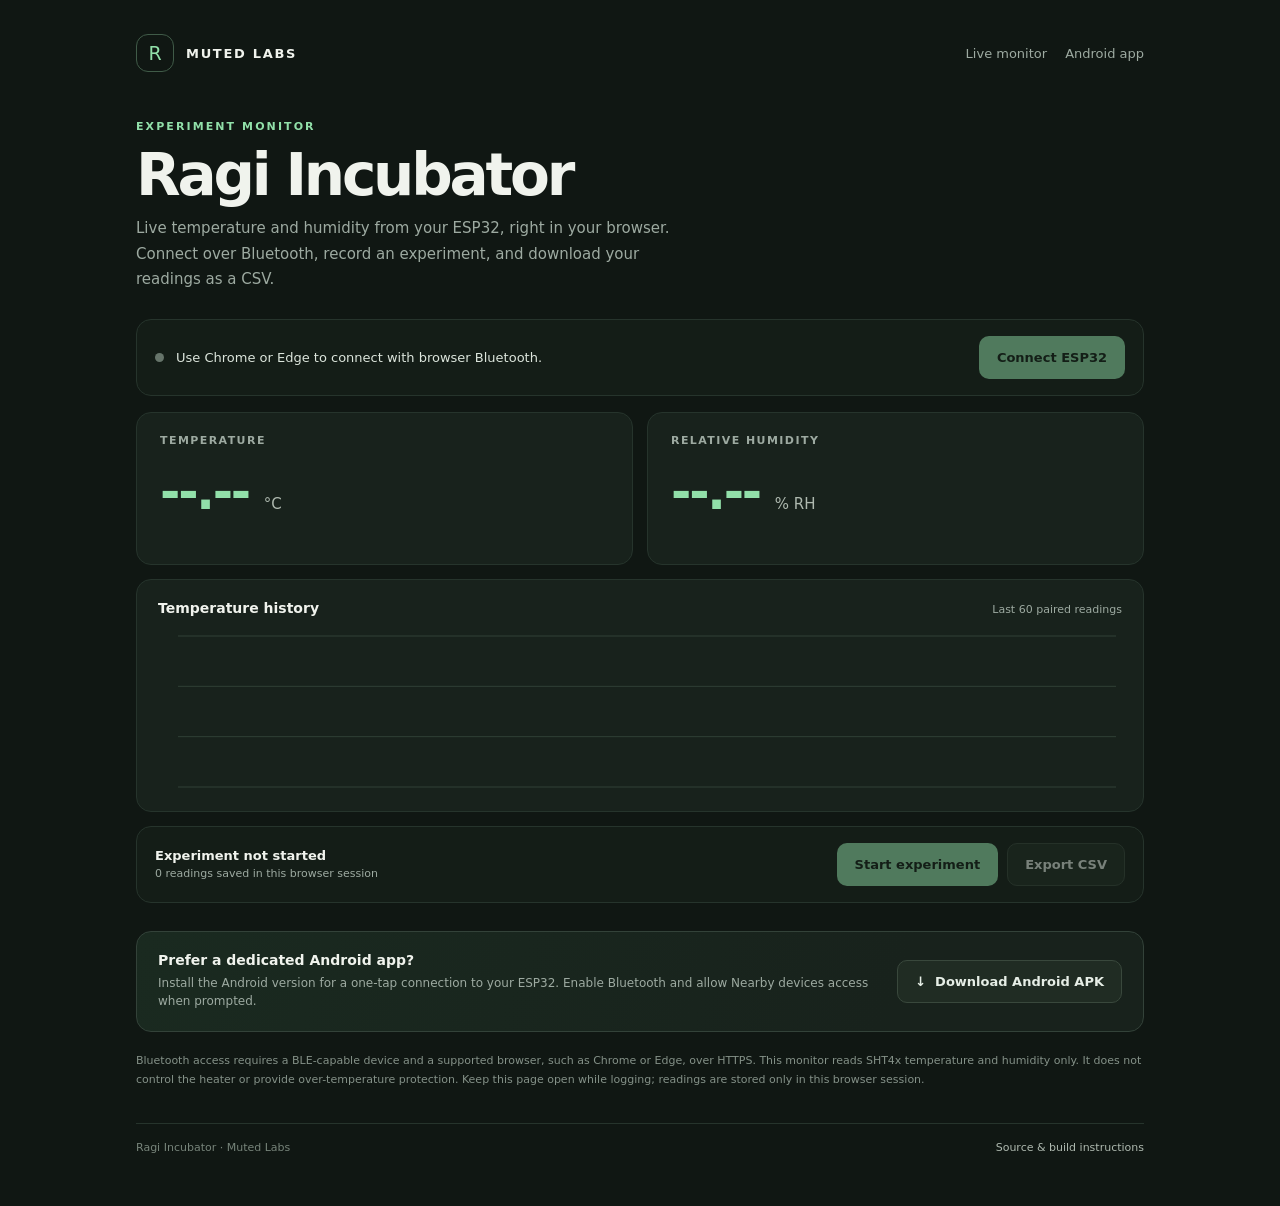
==== index.html @ 26d6d71e "Add files via upload" ====
<!doctype html>
<html lang="en">
<head>
  <meta charset="utf-8">
  <meta name="viewport" content="width=device-width, initial-scale=1">
  <meta name="theme-color" content="#101713">
  <meta name="description" content="Connect to your Ragi Incubator ESP32 and monitor temperature and humidity in your browser.">
  <title>Ragi Incubator · Live Monitor</title>
  <style>
    :root {
      color-scheme: dark;
      font-family: Inter, "Segoe UI", system-ui, sans-serif;
      background: #101713;
      color: #f0f3ed;
      font-synthesis: none;
      text-rendering: optimizeLegibility;
      --muted: #9daaa1;
      --green: #91e0a9;
      --line: #26342c;
      --panel: #18221c;
    }

    * { box-sizing: border-box; }
    body { margin: 0; min-width: 320px; min-height: 100vh; }
    button, a { font: inherit; }
    button:focus-visible, a:focus-visible { outline: 3px solid #91e0a9; outline-offset: 3px; }

    .shell { max-width: 1060px; margin: 0 auto; padding: 34px 26px 52px; }
    .topbar { display: flex; align-items: center; justify-content: space-between; gap: 20px; margin-bottom: 48px; }
    .brand { display: flex; align-items: center; gap: 12px; color: inherit; text-decoration: none; }
    .brand-mark { display: grid; width: 38px; height: 38px; place-items: center; border: 1px solid #405b48; border-radius: 12px; color: var(--green); font-size: 19px; }
    .brand-name { font-size: 13px; font-weight: 720; letter-spacing: .13em; }
    .top-links { display: flex; align-items: center; gap: 18px; }
    .top-links a { color: var(--muted); font-size: 13px; text-decoration: none; }
    .top-links a:hover { color: var(--green); }

    .intro { max-width: 730px; margin-bottom: 26px; }
    .eyebrow { color: var(--green); font-size: 11px; font-weight: 750; letter-spacing: .19em; text-transform: uppercase; }
    h1 { margin: 12px 0 11px; font-size: clamp(36px, 6vw, 58px); letter-spacing: -.055em; line-height: 1.04; }
    .intro-copy { max-width: 570px; margin: 0; color: var(--muted); font-size: 15px; line-height: 1.7; }

    .connection { display: flex; align-items: center; justify-content: space-between; gap: 20px; margin: 26px 0 16px; padding: 16px 18px; border: 1px solid var(--line); border-radius: 15px; background: #141d17; }
    .connection-info { display: flex; min-width: 0; align-items: center; gap: 12px; }
    .status-dot { flex: 0 0 auto; width: 9px; height: 9px; border-radius: 50%; background: #66746a; }
    .status-dot.connected { background: var(--green); box-shadow: 0 0 12px #91e0a966; }
    .status-dot.error { background: #ff887c; }
    .status-text { overflow: hidden; color: #dce5dc; font-size: 13px; text-overflow: ellipsis; white-space: nowrap; }
    .button { display: inline-flex; min-height: 43px; align-items: center; justify-content: center; gap: 8px; padding: 0 17px; border: 1px solid transparent; border-radius: 10px; cursor: pointer; font-size: 13px; font-weight: 700; text-decoration: none; transition: background .16s, border-color .16s, transform .16s; }
    .button:hover:not(:disabled) { transform: translateY(-1px); }
    .button-primary { background: var(--green); color: #142018; }
    .button-primary:hover:not(:disabled) { background: #acebbd; }
    .button-secondary { border-color: #39483c; background: #202c23; color: #e6eee6; }
    .button-secondary:hover:not(:disabled) { border-color: #66836b; }
    .button:disabled { cursor: not-allowed; opacity: .48; }

    .metrics { display: grid; grid-template-columns: repeat(2, minmax(0, 1fr)); gap: 14px; }
    .metric { min-height: 153px; padding: 21px 23px; border: 1px solid var(--line); border-radius: 15px; background: var(--panel); }
    .metric-label { color: var(--muted); font-size: 11px; font-weight: 700; letter-spacing: .13em; }
    .metric-value { margin-top: 21px; font-size: clamp(34px, 5vw, 49px); font-weight: 650; letter-spacing: -.045em; line-height: 1; }
    .metric-value span { color: var(--green); }
    .metric-value small { color: #aeb9af; font-size: 15px; font-weight: 500; letter-spacing: 0; }

    .chart-panel { margin-top: 14px; padding: 20px 21px 12px; border: 1px solid var(--line); border-radius: 15px; background: var(--panel); }
    .section-heading { display: flex; align-items: baseline; justify-content: space-between; gap: 12px; }
    h2 { margin: 0; font-size: 14px; font-weight: 650; }
    .chart-hint { color: var(--muted); font-size: 11px; }
    canvas { display: block; width: 100%; height: 175px; margin-top: 8px; }

    .experiment { display: flex; align-items: center; justify-content: space-between; gap: 18px; margin-top: 14px; padding: 16px 18px; border: 1px solid var(--line); border-radius: 15px; background: #141d17; }
    .experiment-copy strong { display: block; font-size: 13px; }
    .experiment-copy span { display: block; margin-top: 4px; color: var(--muted); font-size: 11px; }
    .actions { display: flex; flex-wrap: wrap; gap: 9px; }

    .install { display: flex; align-items: center; justify-content: space-between; gap: 20px; margin-top: 28px; padding: 20px 21px; border: 1px solid #334239; border-radius: 15px; background: linear-gradient(110deg, #1a2a20, #18221c 75%); }
    .install h2 { font-size: 14px; }
    .install p { margin: 6px 0 0; color: var(--muted); font-size: 12px; line-height: 1.55; }
    .install a { flex: 0 0 auto; }
    .notice { margin: 20px 0 0; color: #849188; font-size: 11px; line-height: 1.7; }
    footer { display: flex; justify-content: space-between; gap: 16px; margin-top: 34px; padding-top: 17px; border-top: 1px solid var(--line); color: #77847a; font-size: 11px; }
    footer a { color: #aeb9af; text-decoration: none; }

    @media (max-width: 620px) {
      .shell { padding: 23px 16px 36px; }
      .topbar { margin-bottom: 35px; }
      .top-links { gap: 12px; }
      .top-links a { font-size: 11px; }
      .brand-name { font-size: 11px; }
      .connection, .experiment, .install { align-items: stretch; flex-direction: column; }
      .connection .button, .install .button { width: 100%; }
      .metrics { gap: 9px; }
      .metric { min-height: 130px; padding: 17px 14px; }
      .metric-value { margin-top: 24px; font-size: clamp(28px, 8vw, 39px); }
      .metric-value small { font-size: 12px; }
      .chart-panel { padding-right: 14px; padding-left: 14px; }
      .chart-hint { font-size: 10px; }
      .actions { display: grid; grid-template-columns: 1fr 1fr; }
      .actions .button { padding: 0 10px; font-size: 12px; }
      footer { flex-direction: column; }
    }
  </style>
</head>
<body>
  <main class="shell">
    <header class="topbar">
      <a class="brand" href="#" aria-label="Ragi Incubator home">
        <span class="brand-mark" aria-hidden="true">R</span>
        <span class="brand-name">MUTED LABS</span>
      </a>
      <nav class="top-links" aria-label="Main navigation">
        <a href="#monitor">Live monitor</a>
        <a href="#install">Android app</a>
      </nav>
    </header>

    <section class="intro" id="monitor">
      <div class="eyebrow">Experiment monitor</div>
      <h1>Ragi Incubator</h1>
      <p class="intro-copy">Live temperature and humidity from your ESP32, right in your browser. Connect over Bluetooth, record an experiment, and download your readings as a CSV.</p>
    </section>

    <section class="connection" aria-label="ESP32 connection">
      <div class="connection-info" aria-live="polite">
        <span class="status-dot" id="status-dot" aria-hidden="true"></span>
        <span class="status-text" id="status">Ready to connect to Ragi_Incubator</span>
      </div>
      <button class="button button-primary" id="connect-button" type="button">Connect ESP32</button>
    </section>

    <section class="metrics" aria-label="Live sensor readings">
      <article class="metric">
        <div class="metric-label">TEMPERATURE</div>
        <div class="metric-value"><span id="temperature">--.--</span> <small>°C</small></div>
      </article>
      <article class="metric">
        <div class="metric-label">RELATIVE HUMIDITY</div>
        <div class="metric-value"><span id="humidity">--.--</span> <small>% RH</small></div>
      </article>
    </section>

    <section class="chart-panel" aria-label="Temperature history chart">
      <div class="section-heading">
        <h2>Temperature history</h2>
        <span class="chart-hint">Last 60 paired readings</span>
      </div>
      <canvas id="chart" role="img" aria-label="Temperature history updates when sensor readings arrive"></canvas>
    </section>

    <section class="experiment" aria-label="Experiment logging controls">
      <div class="experiment-copy">
        <strong id="experiment-title">Experiment not started</strong>
        <span id="row-count">0 readings saved in this browser session</span>
      </div>
      <div class="actions">
        <button class="button button-primary" id="experiment-button" type="button" disabled>Start experiment</button>
        <button class="button button-secondary" id="export-button" type="button" disabled>Export CSV</button>
      </div>
    </section>

    <section class="install" id="install" aria-label="Android app download">
      <div>
        <h2>Prefer a dedicated Android app?</h2>
        <p>Install the Android version for a one-tap connection to your ESP32. Enable Bluetooth and allow Nearby devices access when prompted.</p>
      </div>
      <a class="button button-secondary" href="./downloads/ragi-incubator.apk" download>↓ &nbsp;Download Android APK</a>
    </section>

    <p class="notice">Bluetooth access requires a BLE-capable device and a supported browser, such as Chrome or Edge, over HTTPS. This monitor reads SHT4x temperature and humidity only. It does not control the heater or provide over-temperature protection. Keep this page open while logging; readings are stored only in this browser session.</p>

    <footer>
      <span>Ragi Incubator · Muted Labs</span>
      <a href="https://github.com/ravichandrasr091-ux/RagiIncubatorAndroid">Source &amp; build instructions</a>
    </footer>
  </main>

  <script>
    (() => {
      "use strict";

      const SERVICE_UUID = "7b7e0001-7d7a-4f4e-9b8d-2f8c4a6d1000";
      const TEMP_UUID = "7b7e0002-7d7a-4f4e-9b8d-2f8c4a6d1000";
      const HUMIDITY_UUID = "7b7e0003-7d7a-4f4e-9b8d-2f8c4a6d1000";
      const encoder = new TextDecoder("utf-8");
      const readings = [];
      const history = [];
      const updated = new Set();
      const connectButton = document.querySelector("#connect-button");
      const experimentButton = document.querySelector("#experiment-button");
      const exportButton = document.querySelector("#export-button");
      const statusText = document.querySelector("#status");
      const statusDot = document.querySelector("#status-dot");
      const canvas = document.querySelector("#chart");
      let device = null;
      let temperatureCharacteristic = null;
      let humidityCharacteristic = null;
      let temperature = null;
      let humidity = null;
      let logging = false;
      let busy = false;

      function setStatus(message, state = "") {
        statusText.textContent = message;
        statusDot.classList.toggle("connected", state === "connected");
        statusDot.classList.toggle("error", state === "error");
      }

      function updateConnectionControls() {
        const connected = Boolean(device?.gatt?.connected);
        connectButton.disabled = busy || (!connected && !("bluetooth" in navigator));
        connectButton.textContent = busy ? "Connecting…" : connected ? "Disconnect" : "Connect ESP32";
        experimentButton.disabled = !connected && !logging;
      }

      function handleNotification(event) {
        const raw = new Uint8Array(
          event.target.value.buffer,
          event.target.value.byteOffset,
          event.target.value.byteLength
        );
        const value = Number(encoder.decode(raw).trim());
        if (!Number.isFinite(value)) {
          setStatus("The ESP32 sent an invalid sensor reading.", "error");
          return;
        }
        if (event.target.uuid === TEMP_UUID) {
          temperature = value;
          updated.add("temperature");
        } else if (event.target.uuid === HUMIDITY_UUID) {
          humidity = value;
          updated.add("humidity");
        }
        if (updated.has("temperature") && updated.has("humidity")) {
          updated.clear();
          document.querySelector("#temperature").textContent = temperature.toFixed(2);
          document.querySelector("#humidity").textContent = humidity.toFixed(2);
          history.push(temperature);
          if (history.length > 60) history.shift();
          drawChart();
          if (logging) {
            readings.push({
              timestamp: new Date().toLocaleString("sv-SE").replace("T", " "),
              temperature: temperature.toFixed(2),
              humidity: humidity.toFixed(2)
            });
            document.querySelector("#row-count").textContent =
              `${readings.length} reading${readings.length === 1 ? "" : "s"} saved in this browser session`;
            exportButton.disabled = false;
          }
        }
      }

      function disconnected() {
        updated.clear();
        temperatureCharacteristic = null;
        humidityCharacteristic = null;
        setStatus("Disconnected. Your saved readings are still available.");
        updateConnectionControls();
      }

      async function connect() {
        if (!window.isSecureContext) {
          setStatus("Bluetooth requires a secure HTTPS website.", "error");
          return;
        }
        if (!navigator.bluetooth) {
          setStatus("Web Bluetooth is unavailable. Open this site in Chrome or Edge.", "error");
          return;
        }

        busy = true;
        updateConnectionControls();
        setStatus("Choose the Ragi_Incubator device in the Bluetooth prompt…");
        try {
          device = await navigator.bluetooth.requestDevice({
            filters: [{ services: [SERVICE_UUID] }]
          });
          device.addEventListener("gattserverdisconnected", disconnected);
          setStatus(`Connecting to ${device.name || "ESP32"}…`);
          const server = await device.gatt.connect();
          const service = await server.getPrimaryService(SERVICE_UUID);
          temperatureCharacteristic = await service.getCharacteristic(TEMP_UUID);
          humidityCharacteristic = await service.getCharacteristic(HUMIDITY_UUID);
          await temperatureCharacteristic.startNotifications();
          temperatureCharacteristic.addEventListener("characteristicvaluechanged", handleNotification);
          await humidityCharacteristic.startNotifications();
          humidityCharacteristic.addEventListener("characteristicvaluechanged", handleNotification);
          setStatus(`Connected to ${device.name || "ESP32"} · waiting for readings`, "connected");
        } catch (error) {
          const message = error?.name === "NotFoundError"
            ? "No ESP32 selected. Check that the incubator is powered on."
            : `${error?.name || "Bluetooth error"}: ${error?.message || "Could not connect to the ESP32."}`;
          setStatus(message, error?.name === "NotFoundError" ? "" : "error");
          if (device?.gatt?.connected) device.gatt.disconnect();
        } finally {
          busy = false;
          updateConnectionControls();
        }
      }

      function toggleConnection() {
        if (busy) return;
        if (device?.gatt?.connected) {
          device.gatt.disconnect();
          return;
        }
        connect();
      }

      function toggleExperiment() {
        logging = !logging;
        experimentButton.textContent = logging ? "Stop experiment" : "Start experiment";
        document.querySelector("#experiment-title").textContent =
          logging ? "Experiment in progress" : "Experiment stopped";
        if (logging) setStatus("Experiment started · recording new sensor readings", "connected");
        else setStatus("Experiment stopped · readings are ready to export", device?.gatt?.connected ? "connected" : "");
        experimentButton.disabled = !device?.gatt?.connected && !logging;
      }

      function exportCsv() {
        if (readings.length === 0) {
          setStatus("No readings to export. Start an experiment while connected.");
          return;
        }
        const csv = [
          ["Timestamp", "Temperature_C", "Humidity_percent"],
          ...readings.map(row => [row.timestamp, row.temperature, row.humidity])
        ].map(row => row.map(value => `"${String(value).replaceAll('"', '""')}"`).join(",")).join("\r\n");
        const url = URL.createObjectURL(new Blob([csv], { type: "text/csv;charset=utf-8" }));
        const link = document.createElement("a");
        link.href = url;
        link.download = "ragi_incubator_log.csv";
        link.click();
        URL.revokeObjectURL(url);
        setStatus(`Exported ${readings.length} readings as CSV.`, device?.gatt?.connected ? "connected" : "");
      }

      function drawChart() {
        const rect = canvas.getBoundingClientRect();
        if (!rect.width || !rect.height) return;
        const pixelRatio = window.devicePixelRatio || 1;
        canvas.width = Math.round(rect.width * pixelRatio);
        canvas.height = Math.round(rect.height * pixelRatio);
        const context = canvas.getContext("2d");
        context.scale(pixelRatio, pixelRatio);
        const width = rect.width;
        const height = rect.height;
        context.strokeStyle = "#304036";
        context.lineWidth = 1;
        for (let index = 0; index < 4; index++) {
          const y = 12 + index * (height - 24) / 3;
          context.beginPath();
          context.moveTo(20, y);
          context.lineTo(width - 6, y);
          context.stroke();
        }
        if (history.length < 2) return;
        const low = Math.min(...history) - 0.1;
        const span = Math.max(0.2, Math.max(...history) + 0.1 - low);
        context.beginPath();
        history.forEach((value, index) => {
          const x = 20 + index * (width - 30) / (history.length - 1);
          const y = height - 12 - (value - low) / span * (height - 24);
          if (index === 0) context.moveTo(x, y);
          else context.lineTo(x, y);
        });
        context.strokeStyle = "#91e0a9";
        context.lineWidth = 2.5;
        context.lineJoin = "round";
        context.lineCap = "round";
        context.stroke();
      }

      connectButton.addEventListener("click", toggleConnection);
      experimentButton.addEventListener("click", toggleExperiment);
      exportButton.addEventListener("click", exportCsv);
      window.addEventListener("resize", drawChart);
      if (!window.isSecureContext) setStatus("Bluetooth requires a secure HTTPS website.", "error");
      else if (!("bluetooth" in navigator)) setStatus("Use Chrome or Edge to connect with browser Bluetooth.");
      updateConnectionControls();
      drawChart();
    })();
  </script>
</body>
</html>
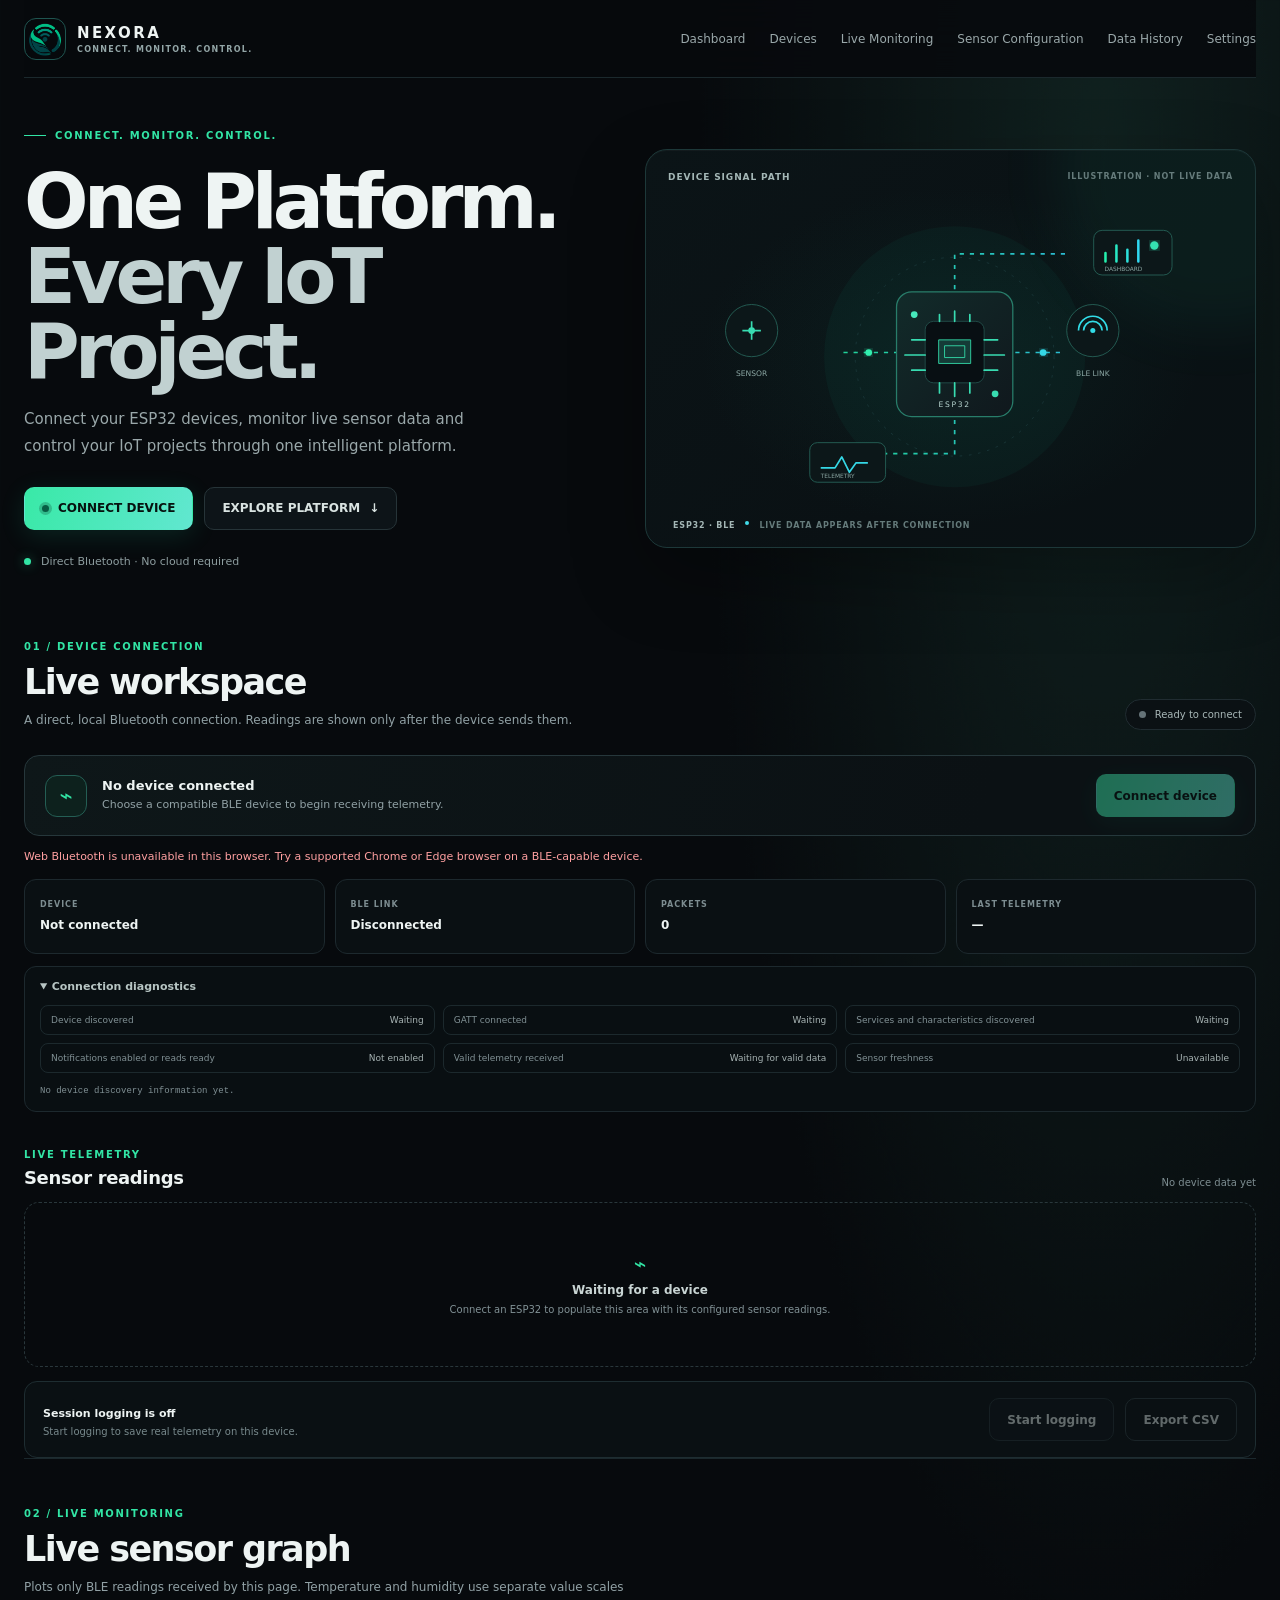
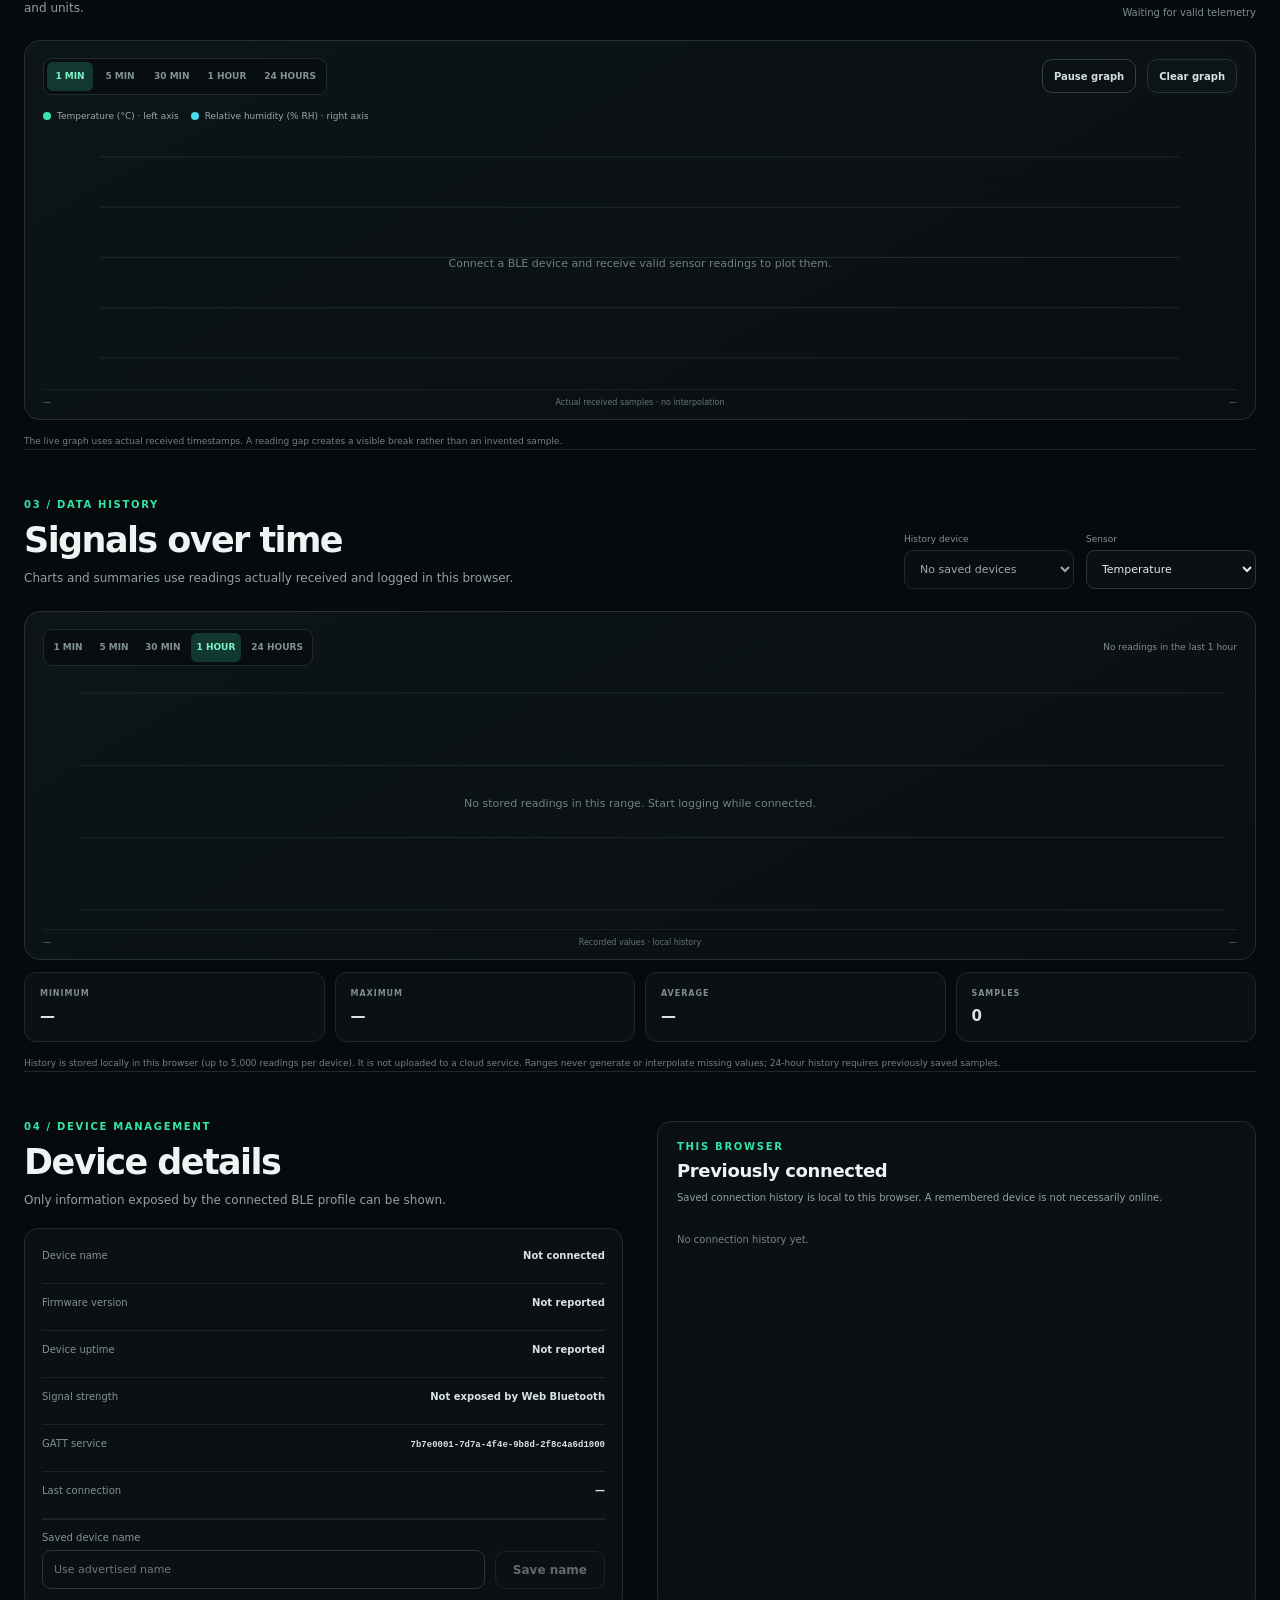
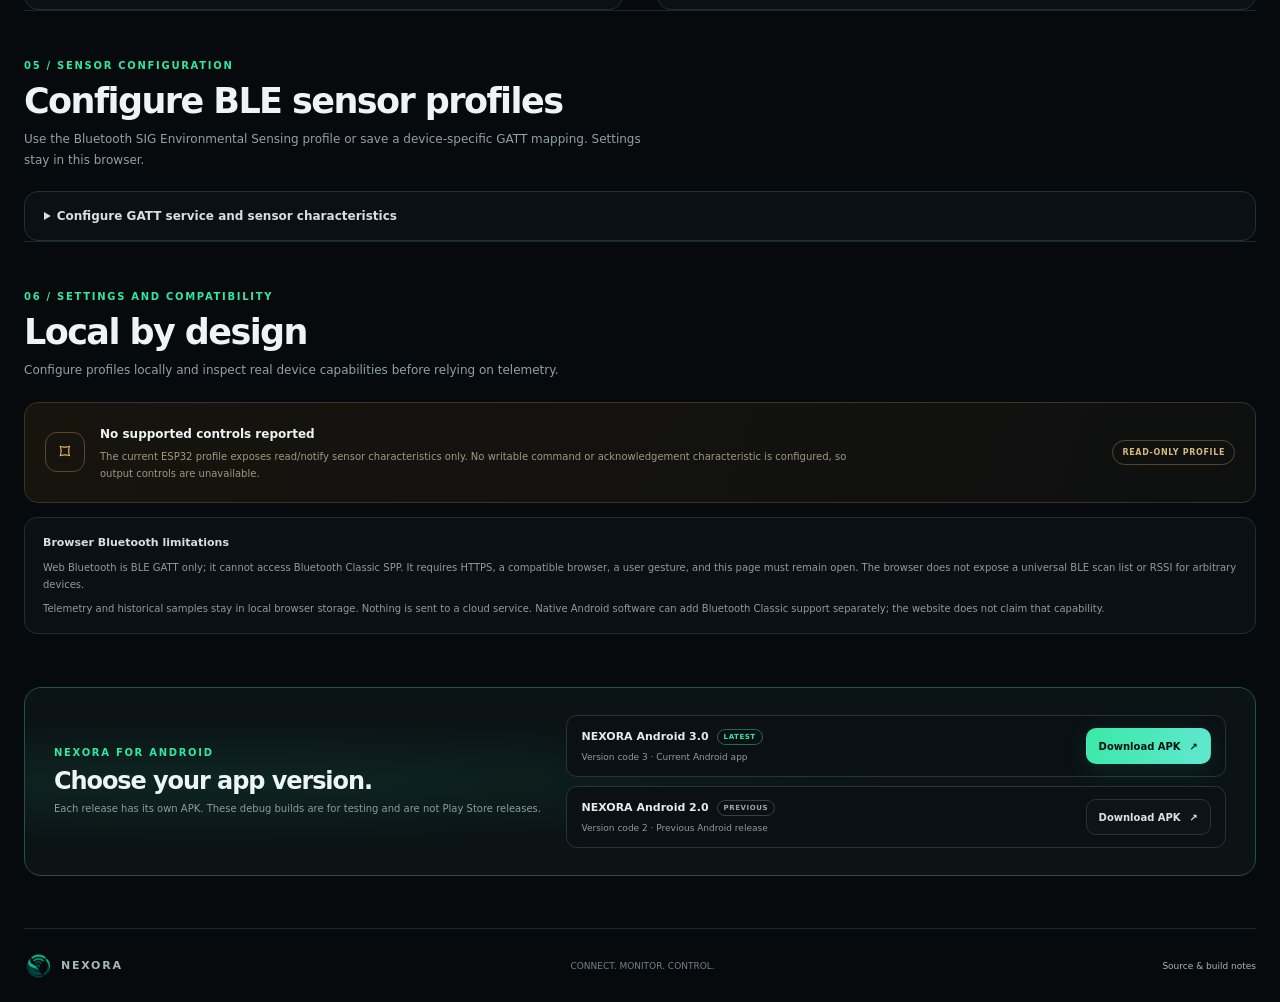
==== commit 998fce57: "website file is updated" ====
--- a/index.html
+++ b/index.html
@@ -3,381 +3,246 @@
 <head>
   <meta charset="utf-8">
   <meta name="viewport" content="width=device-width, initial-scale=1">
-  <meta name="theme-color" content="#101713">
-  <meta name="description" content="Connect to your Ragi Incubator ESP32 and monitor temperature and humidity in your browser.">
-  <title>Ragi Incubator · Live Monitor</title>
-  <style>
-    :root {
-      color-scheme: dark;
-      font-family: Inter, "Segoe UI", system-ui, sans-serif;
-      background: #101713;
-      color: #f0f3ed;
-      font-synthesis: none;
-      text-rendering: optimizeLegibility;
-      --muted: #9daaa1;
-      --green: #91e0a9;
-      --line: #26342c;
-      --panel: #18221c;
-    }
-
-    * { box-sizing: border-box; }
-    body { margin: 0; min-width: 320px; min-height: 100vh; }
-    button, a { font: inherit; }
-    button:focus-visible, a:focus-visible { outline: 3px solid #91e0a9; outline-offset: 3px; }
-
-    .shell { max-width: 1060px; margin: 0 auto; padding: 34px 26px 52px; }
-    .topbar { display: flex; align-items: center; justify-content: space-between; gap: 20px; margin-bottom: 48px; }
-    .brand { display: flex; align-items: center; gap: 12px; color: inherit; text-decoration: none; }
-    .brand-mark { display: grid; width: 38px; height: 38px; place-items: center; border: 1px solid #405b48; border-radius: 12px; color: var(--green); font-size: 19px; }
-    .brand-name { font-size: 13px; font-weight: 720; letter-spacing: .13em; }
-    .top-links { display: flex; align-items: center; gap: 18px; }
-    .top-links a { color: var(--muted); font-size: 13px; text-decoration: none; }
-    .top-links a:hover { color: var(--green); }
-
-    .intro { max-width: 730px; margin-bottom: 26px; }
-    .eyebrow { color: var(--green); font-size: 11px; font-weight: 750; letter-spacing: .19em; text-transform: uppercase; }
-    h1 { margin: 12px 0 11px; font-size: clamp(36px, 6vw, 58px); letter-spacing: -.055em; line-height: 1.04; }
-    .intro-copy { max-width: 570px; margin: 0; color: var(--muted); font-size: 15px; line-height: 1.7; }
-
-    .connection { display: flex; align-items: center; justify-content: space-between; gap: 20px; margin: 26px 0 16px; padding: 16px 18px; border: 1px solid var(--line); border-radius: 15px; background: #141d17; }
-    .connection-info { display: flex; min-width: 0; align-items: center; gap: 12px; }
-    .status-dot { flex: 0 0 auto; width: 9px; height: 9px; border-radius: 50%; background: #66746a; }
-    .status-dot.connected { background: var(--green); box-shadow: 0 0 12px #91e0a966; }
-    .status-dot.error { background: #ff887c; }
-    .status-text { overflow: hidden; color: #dce5dc; font-size: 13px; text-overflow: ellipsis; white-space: nowrap; }
-    .button { display: inline-flex; min-height: 43px; align-items: center; justify-content: center; gap: 8px; padding: 0 17px; border: 1px solid transparent; border-radius: 10px; cursor: pointer; font-size: 13px; font-weight: 700; text-decoration: none; transition: background .16s, border-color .16s, transform .16s; }
-    .button:hover:not(:disabled) { transform: translateY(-1px); }
-    .button-primary { background: var(--green); color: #142018; }
-    .button-primary:hover:not(:disabled) { background: #acebbd; }
-    .button-secondary { border-color: #39483c; background: #202c23; color: #e6eee6; }
-    .button-secondary:hover:not(:disabled) { border-color: #66836b; }
-    .button:disabled { cursor: not-allowed; opacity: .48; }
-
-    .metrics { display: grid; grid-template-columns: repeat(2, minmax(0, 1fr)); gap: 14px; }
-    .metric { min-height: 153px; padding: 21px 23px; border: 1px solid var(--line); border-radius: 15px; background: var(--panel); }
-    .metric-label { color: var(--muted); font-size: 11px; font-weight: 700; letter-spacing: .13em; }
-    .metric-value { margin-top: 21px; font-size: clamp(34px, 5vw, 49px); font-weight: 650; letter-spacing: -.045em; line-height: 1; }
-    .metric-value span { color: var(--green); }
-    .metric-value small { color: #aeb9af; font-size: 15px; font-weight: 500; letter-spacing: 0; }
-
-    .chart-panel { margin-top: 14px; padding: 20px 21px 12px; border: 1px solid var(--line); border-radius: 15px; background: var(--panel); }
-    .section-heading { display: flex; align-items: baseline; justify-content: space-between; gap: 12px; }
-    h2 { margin: 0; font-size: 14px; font-weight: 650; }
-    .chart-hint { color: var(--muted); font-size: 11px; }
-    canvas { display: block; width: 100%; height: 175px; margin-top: 8px; }
-
-    .experiment { display: flex; align-items: center; justify-content: space-between; gap: 18px; margin-top: 14px; padding: 16px 18px; border: 1px solid var(--line); border-radius: 15px; background: #141d17; }
-    .experiment-copy strong { display: block; font-size: 13px; }
-    .experiment-copy span { display: block; margin-top: 4px; color: var(--muted); font-size: 11px; }
-    .actions { display: flex; flex-wrap: wrap; gap: 9px; }
-
-    .install { display: flex; align-items: center; justify-content: space-between; gap: 20px; margin-top: 28px; padding: 20px 21px; border: 1px solid #334239; border-radius: 15px; background: linear-gradient(110deg, #1a2a20, #18221c 75%); }
-    .install h2 { font-size: 14px; }
-    .install p { margin: 6px 0 0; color: var(--muted); font-size: 12px; line-height: 1.55; }
-    .install a { flex: 0 0 auto; }
-    .notice { margin: 20px 0 0; color: #849188; font-size: 11px; line-height: 1.7; }
-    footer { display: flex; justify-content: space-between; gap: 16px; margin-top: 34px; padding-top: 17px; border-top: 1px solid var(--line); color: #77847a; font-size: 11px; }
-    footer a { color: #aeb9af; text-decoration: none; }
-
-    @media (max-width: 620px) {
-      .shell { padding: 23px 16px 36px; }
-      .topbar { margin-bottom: 35px; }
-      .top-links { gap: 12px; }
-      .top-links a { font-size: 11px; }
-      .brand-name { font-size: 11px; }
-      .connection, .experiment, .install { align-items: stretch; flex-direction: column; }
-      .connection .button, .install .button { width: 100%; }
-      .metrics { gap: 9px; }
-      .metric { min-height: 130px; padding: 17px 14px; }
-      .metric-value { margin-top: 24px; font-size: clamp(28px, 8vw, 39px); }
-      .metric-value small { font-size: 12px; }
-      .chart-panel { padding-right: 14px; padding-left: 14px; }
-      .chart-hint { font-size: 10px; }
-      .actions { display: grid; grid-template-columns: 1fr 1fr; }
-      .actions .button { padding: 0 10px; font-size: 12px; }
-      footer { flex-direction: column; }
-    }
-  </style>
+  <meta name="theme-color" content="#070a0d">
+  <meta name="description" content="NEXORA connects ESP32 devices over Bluetooth for real-time IoT monitoring.">
+  <meta name="apple-mobile-web-app-capable" content="yes">
+  <meta name="apple-mobile-web-app-title" content="NEXORA">
+  <link rel="manifest" href="./manifest.webmanifest">
+  <link rel="icon" href="./nexora-icon-192.png" sizes="192x192" type="image/png">
+  <link rel="apple-touch-icon" href="./nexora-icon-192.png">
+  <link rel="stylesheet" href="./styles.css">
+  <title>NEXORA — Connect. Monitor. Control.</title>
+  <script src="./ble-protocol.js" defer></script>
+  <script src="./app.js" defer></script>
 </head>
 <body>
-  <main class="shell">
-    <header class="topbar">
-      <a class="brand" href="#" aria-label="Ragi Incubator home">
-        <span class="brand-mark" aria-hidden="true">R</span>
-        <span class="brand-name">MUTED LABS</span>
-      </a>
-      <nav class="top-links" aria-label="Main navigation">
-        <a href="#monitor">Live monitor</a>
-        <a href="#install">Android app</a>
-      </nav>
-    </header>
-
-    <section class="intro" id="monitor">
-      <div class="eyebrow">Experiment monitor</div>
-      <h1>Ragi Incubator</h1>
-      <p class="intro-copy">Live temperature and humidity from your ESP32, right in your browser. Connect over Bluetooth, record an experiment, and download your readings as a CSV.</p>
-    </section>
-
-    <section class="connection" aria-label="ESP32 connection">
-      <div class="connection-info" aria-live="polite">
-        <span class="status-dot" id="status-dot" aria-hidden="true"></span>
-        <span class="status-text" id="status">Ready to connect to Ragi_Incubator</span>
-      </div>
-      <button class="button button-primary" id="connect-button" type="button">Connect ESP32</button>
-    </section>
-
-    <section class="metrics" aria-label="Live sensor readings">
-      <article class="metric">
-        <div class="metric-label">TEMPERATURE</div>
-        <div class="metric-value"><span id="temperature">--.--</span> <small>°C</small></div>
-      </article>
-      <article class="metric">
-        <div class="metric-label">RELATIVE HUMIDITY</div>
-        <div class="metric-value"><span id="humidity">--.--</span> <small>% RH</small></div>
-      </article>
-    </section>
-
-    <section class="chart-panel" aria-label="Temperature history chart">
-      <div class="section-heading">
-        <h2>Temperature history</h2>
-        <span class="chart-hint">Last 60 paired readings</span>
-      </div>
-      <canvas id="chart" role="img" aria-label="Temperature history updates when sensor readings arrive"></canvas>
-    </section>
-
-    <section class="experiment" aria-label="Experiment logging controls">
-      <div class="experiment-copy">
-        <strong id="experiment-title">Experiment not started</strong>
-        <span id="row-count">0 readings saved in this browser session</span>
-      </div>
-      <div class="actions">
-        <button class="button button-primary" id="experiment-button" type="button" disabled>Start experiment</button>
-        <button class="button button-secondary" id="export-button" type="button" disabled>Export CSV</button>
-      </div>
-    </section>
-
-    <section class="install" id="install" aria-label="Android app download">
+  <a class="skip-link" href="#main">Skip to content</a>
+  <header class="topbar">
+    <a class="brand" href="#home" aria-label="NEXORA home">
+      <img src="./nexora-icon-192.png" width="42" height="42" alt="">
+      <span class="brand-copy"><strong>NEXORA</strong><small>CONNECT. MONITOR. CONTROL.</small></span>
+    </a>
+    <button class="menu-toggle" id="menu-toggle" type="button" aria-expanded="false" aria-controls="primary-nav">Menu</button>
+    <nav class="nav-links" id="primary-nav" aria-label="Main navigation">
+      <a href="#dashboard">Dashboard</a>
+      <a href="#devices">Devices</a>
+      <a href="#live-monitoring">Live Monitoring</a>
+      <a href="#sensors">Sensor Configuration</a>
+      <a href="#analytics">Data History</a>
+      <a href="#settings">Settings</a>
+      <button class="button button-quiet install-app" id="install-button" type="button" hidden>Install app</button>
+    </nav>
+  </header>
+
+  <main id="main">
+    <section class="hero section-wrap" id="home">
+      <div class="hero-copy">
+        <div class="eyebrow"><span class="eyebrow-line"></span> CONNECT. MONITOR. CONTROL.</div>
+        <h1>One Platform.<br><span>Every IoT Project.</span></h1>
+        <p>Connect your ESP32 devices, monitor live sensor data and control your IoT projects through one intelligent platform.</p>
+        <div class="hero-actions">
+          <a class="button button-primary" href="#dashboard"><span class="button-pulse"></span>CONNECT DEVICE</a>
+          <a class="button button-quiet" href="#platform">EXPLORE PLATFORM <span aria-hidden="true">↓</span></a>
+        </div>
+        <div class="hero-proof"><span class="proof-dot"></span> Direct Bluetooth · No cloud required</div>
+      </div>
+      <div class="signal-visual" id="platform" aria-label="Illustration of an ESP32 sending sensor data to a dashboard">
+        <div class="visual-caption">DEVICE SIGNAL PATH <span>ILLUSTRATION · NOT LIVE DATA</span></div>
+        <svg class="signal-art" viewBox="0 0 620 400" role="img" aria-labelledby="visual-title visual-description">
+          <title id="visual-title">ESP32 to NEXORA signal path</title>
+          <desc id="visual-description">An illustrative ESP32 board connects wirelessly to sensor nodes and a dashboard. This diagram does not represent live device status.</desc>
+          <defs>
+            <linearGradient id="board" x1="0" x2="1" y1="0" y2="1"><stop stop-color="#122b2a"/><stop offset="1" stop-color="#10181d"/></linearGradient>
+            <linearGradient id="trace" x1="0" x2="1"><stop stop-color="#24f0ad"/><stop offset="1" stop-color="#30d8f2"/></linearGradient>
+            <filter id="glow"><feGaussianBlur stdDeviation="7" result="blur"/><feMerge><feMergeNode in="blur"/><feMergeNode in="SourceGraphic"/></feMerge></filter>
+          </defs>
+          <circle cx="315" cy="205" r="155" fill="#13cda4" opacity=".045"/>
+          <circle cx="315" cy="205" r="118" fill="none" stroke="#1b383b" stroke-dasharray="3 8"/>
+          <path d="M183 200 H255 M375 200 H440 M315 125 V83 H446 M315 280 V320 H188" fill="none" stroke="url(#trace)" stroke-width="2" stroke-dasharray="5 7" opacity=".85"/>
+          <g transform="translate(246 128)">
+            <rect width="138" height="148" rx="18" fill="url(#board)" stroke="#287d6a" stroke-width="1.5"/>
+            <rect x="34" y="35" width="70" height="73" rx="10" fill="#080f13" stroke="#24534e"/>
+            <path d="M50 57h38v28H50z M57 64h24v14H57z" fill="#153b37" stroke="#35e4b0"/>
+            <path d="M69 35v-12m-18 12v-8m36 8v-8M69 108v16m-18-16v12m36-12v12M34 57H18m16 18H10m24 18H18m86-36h16m-16 18h24m-24 18h16" stroke="#38dcb1" stroke-width="2" stroke-linecap="round"/>
+            <circle cx="21" cy="27" r="4" fill="#47e9bc"/><circle cx="117" cy="121" r="4" fill="#38dcb1"/>
+            <text x="69" y="137" text-anchor="middle" fill="#b8d5d0" font-size="9" font-family="system-ui" letter-spacing="2">ESP32</text>
+          </g>
+          <g transform="translate(74 174)"><circle r="31" fill="#0c1719" stroke="#28665b"/><path d="M-11 0h22M0-11v22" stroke="#38dcb1" stroke-width="2"/><circle r="4" fill="#38dcb1"/><text y="54" text-anchor="middle" fill="#8ca7a4" font-size="9" font-family="system-ui">SENSOR</text></g>
+          <g transform="translate(479 174)"><circle r="31" fill="#0c1719" stroke="#28665b"/><path d="M-11 0a11 11 0 0 1 22 0M-17 0a17 17 0 0 1 34 0" fill="none" stroke="#32dce7" stroke-width="2"/><circle r="3" fill="#32dce7"/><text y="54" text-anchor="middle" fill="#8ca7a4" font-size="9" font-family="system-ui">BLE LINK</text></g>
+          <g transform="translate(480 55)"><rect width="93" height="53" rx="10" fill="#0c1719" stroke="#28665b"/><path d="M14 37V27m13 10V18m13 19V23m13 14V12" stroke="url(#trace)" stroke-width="3" stroke-linecap="round"/><circle cx="72" cy="18" r="5" fill="#34e2b2" filter="url(#glow)"/><text x="13" y="48" fill="#8ca7a4" font-size="7" font-family="system-ui">DASHBOARD</text></g>
+          <g transform="translate(143 307)"><rect width="90" height="47" rx="9" fill="#0c1719" stroke="#28665b"/><path d="M13 30h17l8-13 9 18 8-11h14" fill="none" stroke="#35d8e6" stroke-width="2" stroke-linejoin="round"/><text x="13" y="42" fill="#8ca7a4" font-size="7" font-family="system-ui">TELEMETRY</text></g>
+          <circle cx="213" cy="200" r="4" fill="#31efaf" filter="url(#glow)"/><circle cx="420" cy="200" r="4" fill="#35d8e6" filter="url(#glow)"/>
+        </svg>
+        <div class="visual-foot"><span>ESP32 · BLE</span><span class="visual-foot-dot"></span><span>LIVE DATA APPEARS AFTER CONNECTION</span></div>
+      </div>
+    </section>
+
+    <section class="section-wrap" id="dashboard">
+      <div class="section-heading">
+        <div><div class="eyebrow">01 / DEVICE CONNECTION</div><h2>Live workspace</h2><p class="section-copy">A direct, local Bluetooth connection. Readings are shown only after the device sends them.</p></div>
+        <div class="connection-badge"><span class="status-dot" id="status-dot"></span><span id="status" role="status" aria-live="polite">Ready to connect</span></div>
+      </div>
+      <div class="connect-panel">
+        <div class="device-glyph" aria-hidden="true"><span>⌁</span></div>
+        <div class="connect-copy"><strong id="connection-title">No device connected</strong><span id="connection-description">Choose a compatible BLE device to begin receiving telemetry.</span></div>
+        <button class="button button-primary" id="connect-button" type="button">Connect device</button>
+      </div>
+      <div class="capability-note" id="capability-note"></div>
+      <div class="overview-grid" aria-label="Live connection overview">
+        <article class="overview-card"><span>DEVICE</span><strong id="overview-device">Not connected</strong></article>
+        <article class="overview-card"><span>BLE LINK</span><strong id="overview-link">Disconnected</strong></article>
+        <article class="overview-card"><span>PACKETS</span><strong id="packet-count">0</strong></article>
+        <article class="overview-card"><span>LAST TELEMETRY</span><strong id="last-telemetry">—</strong></article>
+      </div>
+      <details class="connection-diagnostics" open>
+        <summary>Connection diagnostics</summary>
+        <ol class="connection-steps" id="connection-steps" aria-live="polite">
+          <li data-step="discovered">Device discovered <span>Waiting</span></li>
+          <li data-step="gatt">GATT connected <span>Waiting</span></li>
+          <li data-step="characteristics">Services and characteristics discovered <span>Waiting</span></li>
+          <li data-step="notifications">Notifications enabled or reads ready <span>Waiting</span></li>
+          <li data-step="telemetry">Valid telemetry received <span>Waiting</span></li>
+          <li data-step="freshness">Sensor freshness <span>Unavailable</span></li>
+        </ol>
+        <div class="diagnostics-list" id="diagnostics-list">No device discovery information yet.</div>
+      </details>
+      <div class="sensor-heading"><div><div class="eyebrow">LIVE TELEMETRY</div><h3>Sensor readings</h3></div><span class="data-scope" id="sensor-count">No device data yet</span></div>
+      <div class="sensor-grid" id="sensor-grid" aria-live="polite">
+        <div class="empty-state"><span class="empty-icon">⌁</span><strong>Waiting for a device</strong><p>Connect an ESP32 to populate this area with its configured sensor readings.</p></div>
+      </div>
+      <div class="experiment-panel">
+        <div><strong id="experiment-title">Session logging is off</strong><p id="row-count">Start logging to save real telemetry on this device.</p></div>
+        <div class="button-row"><button class="button button-quiet" id="experiment-button" type="button" disabled>Start logging</button><button class="button button-outline" id="export-button" type="button" disabled>Export CSV</button></div>
+      </div>
+    </section>
+
+    <section class="section-wrap section-divider" id="live-monitoring">
+      <div class="section-heading">
+        <div><div class="eyebrow">02 / LIVE MONITORING</div><h2>Live sensor graph</h2><p class="section-copy">Plots only BLE readings received by this page. Temperature and humidity use separate value scales and units.</p></div>
+        <span class="data-scope" id="live-graph-status">Waiting for valid telemetry</span>
+      </div>
+      <div class="analytics-panel live-analytics">
+        <div class="chart-toolbar">
+          <div class="range-switch" id="live-range-switch" role="group" aria-label="Live graph time range">
+            <button class="live-range-button is-active" data-range="60000" type="button">1 MIN</button>
+            <button class="live-range-button" data-range="300000" type="button">5 MIN</button>
+            <button class="live-range-button" data-range="1800000" type="button">30 MIN</button>
+            <button class="live-range-button" data-range="3600000" type="button">1 HOUR</button>
+            <button class="live-range-button" data-range="86400000" type="button">24 HOURS</button>
+          </div>
+          <div class="button-row chart-actions">
+            <button class="button button-outline" id="pause-graph-button" type="button">Pause graph</button>
+            <button class="button button-quiet" id="clear-graph-button" type="button">Clear graph</button>
+          </div>
+        </div>
+        <div class="live-chart-legend" id="live-chart-legend" aria-label="Graph series"></div>
+        <div class="chart-wrap live-chart-wrap"><canvas id="live-chart" role="img" aria-label="Live BLE temperature and humidity graph"></canvas><div class="chart-empty" id="live-chart-empty">Connect a BLE device and receive valid sensor readings to plot them.</div></div>
+        <div class="chart-axis"><span id="live-chart-start">—</span><span id="live-chart-units">Actual received samples · no interpolation</span><span id="live-chart-end">—</span></div>
+      </div>
+      <p class="fine-print">The live graph uses actual received timestamps. A reading gap creates a visible break rather than an invented sample.</p>
+    </section>
+
+    <section class="section-wrap section-divider" id="analytics">
+      <div class="section-heading">
+        <div><div class="eyebrow">03 / DATA HISTORY</div><h2>Signals over time</h2><p class="section-copy">Charts and summaries use readings actually received and logged in this browser.</p></div>
+        <div class="history-selectors">
+          <label class="select-label" for="history-device-select">History device<select id="history-device-select"><option>No saved devices</option></select></label>
+          <label class="select-label" for="chart-sensor">Sensor<select id="chart-sensor" disabled><option>No telemetry yet</option></select></label>
+        </div>
+      </div>
+      <div class="analytics-panel">
+        <div class="chart-toolbar"><div class="range-switch" role="group" aria-label="History range"><button class="range-button" data-range="60000" type="button">1 MIN</button><button class="range-button" data-range="300000" type="button">5 MIN</button><button class="range-button" data-range="1800000" type="button">30 MIN</button><button class="range-button is-active" data-range="3600000" type="button">1 HOUR</button><button class="range-button" data-range="86400000" type="button">24 HOURS</button></div><span class="chart-range-label" id="chart-range-label">No readings in this range</span></div>
+        <div class="chart-wrap"><canvas id="chart" role="img" aria-label="Historical sensor readings chart"></canvas><div class="chart-empty" id="chart-empty">Real readings will appear here after logging starts.</div></div>
+        <div class="chart-axis"><span id="chart-start">—</span><span>Recorded values · local history</span><span id="chart-end">—</span></div>
+      </div>
+      <div class="stats-grid">
+        <article class="stat-card"><span>MINIMUM</span><strong id="stat-min">—</strong></article>
+        <article class="stat-card"><span>MAXIMUM</span><strong id="stat-max">—</strong></article>
+        <article class="stat-card"><span>AVERAGE</span><strong id="stat-average">—</strong></article>
+        <article class="stat-card"><span>SAMPLES</span><strong id="stat-count">0</strong></article>
+      </div>
+      <p class="fine-print">History is stored locally in this browser (up to 5,000 readings per device). It is not uploaded to a cloud service. Ranges never generate or interpolate missing values; 24-hour history requires previously saved samples.</p>
+    </section>
+
+    <section class="section-wrap section-divider two-column" id="devices">
       <div>
-        <h2>Prefer a dedicated Android app?</h2>
-        <p>Install the Android version for a one-tap connection to your ESP32. Enable Bluetooth and allow Nearby devices access when prompted.</p>
-      </div>
-      <a class="button button-secondary" href="./downloads/ragi-incubator.apk" download>↓ &nbsp;Download Android APK</a>
-    </section>
-
-    <p class="notice">Bluetooth access requires a BLE-capable device and a supported browser, such as Chrome or Edge, over HTTPS. This monitor reads SHT4x temperature and humidity only. It does not control the heater or provide over-temperature protection. Keep this page open while logging; readings are stored only in this browser session.</p>
-
-    <footer>
-      <span>Ragi Incubator · Muted Labs</span>
-      <a href="https://github.com/ravichandrasr091-ux/RagiIncubatorAndroid">Source &amp; build instructions</a>
-    </footer>
+        <div class="eyebrow">04 / DEVICE MANAGEMENT</div><h2>Device details</h2><p class="section-copy">Only information exposed by the connected BLE profile can be shown.</p>
+        <div class="details-card">
+          <div class="detail-row"><span>Device name</span><strong id="device-name">Not connected</strong></div>
+          <div class="detail-row"><span>Firmware version</span><strong id="firmware-version">Not reported</strong></div>
+          <div class="detail-row"><span>Device uptime</span><strong id="device-uptime">Not reported</strong></div>
+          <div class="detail-row"><span>Signal strength</span><strong id="signal-strength">Not exposed by Web Bluetooth</strong></div>
+          <div class="detail-row"><span>GATT service</span><strong class="mono" id="service-value">Configured locally</strong></div>
+          <div class="detail-row"><span>Last connection</span><strong id="last-connection">—</strong></div>
+          <div class="device-edit-row"><label class="field-label" for="device-alias">Saved device name<input id="device-alias" maxlength="40" autocomplete="off" placeholder="Use advertised name"></label><button class="button button-outline" id="save-device-alias" type="button" disabled>Save name</button></div>
+        </div>
+      </div>
+      <div class="device-history-panel">
+        <div class="eyebrow">THIS BROWSER</div><h3>Previously connected</h3>
+        <p class="section-copy">Saved connection history is local to this browser. A remembered device is not necessarily online.</p>
+        <div id="device-history" class="history-list"><div class="history-empty">No connection history yet.</div></div>
+        <button class="button button-outline" id="reconnect-button" type="button" hidden>Reconnect saved device</button>
+      </div>
+    </section>
+
+    <section class="section-wrap section-divider" id="sensors">
+      <div class="section-heading">
+        <div><div class="eyebrow">05 / SENSOR CONFIGURATION</div><h2>Configure BLE sensor profiles</h2><p class="section-copy">Use the Bluetooth SIG Environmental Sensing profile or save a device-specific GATT mapping. Settings stay in this browser.</p></div>
+      </div>
+      <details class="profile-details" id="profile-details">
+        <summary>Configure GATT service and sensor characteristics</summary>
+        <form id="profile-form" class="profile-form">
+          <div class="profile-manager">
+            <label class="field-label" for="profile-select">Saved profiles<select id="profile-select"></select></label>
+            <label class="field-label" for="profile-name">Profile name<input id="profile-name" maxlength="48" autocomplete="off" required></label>
+            <div class="profile-actions profile-manager-actions"><button class="button button-outline" id="new-profile-button" type="button">New profile</button><button class="button button-quiet" id="delete-profile-button" type="button">Delete profile</button></div>
+          </div>
+          <div class="profile-presets"><button class="button button-outline" id="sig-profile-button" type="button">Use Bluetooth SIG Environmental Sensing</button><button class="button button-outline" id="legacy-profile-button" type="button">Use existing ESP32 profile</button></div>
+          <label class="field-label" for="service-uuid">GATT service UUID<input id="service-uuid" name="serviceUuid" autocomplete="off" spellcheck="false" required></label>
+          <div class="profile-hint">Enter a 16-bit SIG UUID (such as 181A), a Bluetooth SIG alias (environmental_sensing), or a full 128-bit UUID. Configure a format and read/notify mode per characteristic.</div>
+          <div id="profile-sensors" class="profile-sensors"></div>
+          <div class="profile-actions"><button class="button button-outline" id="add-sensor-button" type="button">Add sensor</button><button class="button button-primary" type="submit">Save profile</button><button class="button button-quiet" id="reset-profile-button" type="button">Restore default</button></div>
+          <p class="fine-print">Available services and characteristics are enumerated only after the device grants GATT access. Sensor hardware must be read by device firmware and transmitted over BLE. NEXORA does not infer a sensor model or send control commands.</p>
+        </form>
+      </details>
+    </section>
+
+    <section class="section-wrap section-divider" id="settings">
+      <div class="section-heading"><div><div class="eyebrow">06 / SETTINGS AND COMPATIBILITY</div><h2>Local by design</h2><p class="section-copy">Configure profiles locally and inspect real device capabilities before relying on telemetry.</p></div></div>
+      <div class="control-state"><span class="control-lock" aria-hidden="true">⌑</span><div><strong id="controls-title">No supported controls reported</strong><p id="controls-description">The current ESP32 profile exposes read/notify sensor characteristics only. No writable command or acknowledgement characteristic is configured, so output controls are unavailable.</p></div><span class="control-tag">READ-ONLY PROFILE</span></div>
+      <div class="browser-limitations"><strong>Browser Bluetooth limitations</strong><p>Web Bluetooth is BLE GATT only; it cannot access Bluetooth Classic SPP. It requires HTTPS, a compatible browser, a user gesture, and this page must remain open. The browser does not expose a universal BLE scan list or RSSI for arbitrary devices.</p><p>Telemetry and historical samples stay in local browser storage. Nothing is sent to a cloud service. Native Android software can add Bluetooth Classic support separately; the website does not claim that capability.</p></div>
+    </section>
+
+    <section class="section-wrap app-banner" id="install" aria-labelledby="android-downloads-title">
+      <div class="app-banner-heading">
+        <div class="eyebrow">NEXORA FOR ANDROID</div>
+        <h2 id="android-downloads-title">Choose your app version.</h2>
+        <p>Each release has its own APK. These debug builds are for testing and are not Play Store releases.</p>
+      </div>
+      <div class="apk-version-list" aria-label="Available Android app versions">
+        <article class="apk-version">
+          <div class="apk-version-info">
+            <div class="apk-version-title"><strong>NEXORA Android 3.0</strong><span class="apk-version-badge">LATEST</span></div>
+            <p>Version code 3 · Current Android app</p>
+          </div>
+          <a class="button button-primary" href="./downloads/nexora-android-v3.0.apk" download="NEXORA-Android-v3.0.apk" aria-label="Download NEXORA Android 3.0 APK">Download APK <span aria-hidden="true">↗</span></a>
+        </article>
+        <article class="apk-version">
+          <div class="apk-version-info">
+            <div class="apk-version-title"><strong>NEXORA Android 2.0</strong><span class="apk-version-badge apk-version-badge-older">PREVIOUS</span></div>
+            <p>Version code 2 · Previous Android release</p>
+          </div>
+          <a class="button button-quiet" href="./downloads/nexora-android-v2.0.apk" download="NEXORA-Android-v2.0.apk" aria-label="Download NEXORA Android 2.0 APK">Download APK <span aria-hidden="true">↗</span></a>
+        </article>
+      </div>
+    </section>
   </main>
 
-  <script>
-    (() => {
-      "use strict";
-
-      const SERVICE_UUID = "7b7e0001-7d7a-4f4e-9b8d-2f8c4a6d1000";
-      const TEMP_UUID = "7b7e0002-7d7a-4f4e-9b8d-2f8c4a6d1000";
-      const HUMIDITY_UUID = "7b7e0003-7d7a-4f4e-9b8d-2f8c4a6d1000";
-      const encoder = new TextDecoder("utf-8");
-      const readings = [];
-      const history = [];
-      const updated = new Set();
-      const connectButton = document.querySelector("#connect-button");
-      const experimentButton = document.querySelector("#experiment-button");
-      const exportButton = document.querySelector("#export-button");
-      const statusText = document.querySelector("#status");
-      const statusDot = document.querySelector("#status-dot");
-      const canvas = document.querySelector("#chart");
-      let device = null;
-      let temperatureCharacteristic = null;
-      let humidityCharacteristic = null;
-      let temperature = null;
-      let humidity = null;
-      let logging = false;
-      let busy = false;
-
-      function setStatus(message, state = "") {
-        statusText.textContent = message;
-        statusDot.classList.toggle("connected", state === "connected");
-        statusDot.classList.toggle("error", state === "error");
-      }
-
-      function updateConnectionControls() {
-        const connected = Boolean(device?.gatt?.connected);
-        connectButton.disabled = busy || (!connected && !("bluetooth" in navigator));
-        connectButton.textContent = busy ? "Connecting…" : connected ? "Disconnect" : "Connect ESP32";
-        experimentButton.disabled = !connected && !logging;
-      }
-
-      function handleNotification(event) {
-        const raw = new Uint8Array(
-          event.target.value.buffer,
-          event.target.value.byteOffset,
-          event.target.value.byteLength
-        );
-        const value = Number(encoder.decode(raw).trim());
-        if (!Number.isFinite(value)) {
-          setStatus("The ESP32 sent an invalid sensor reading.", "error");
-          return;
-        }
-        if (event.target.uuid === TEMP_UUID) {
-          temperature = value;
-          updated.add("temperature");
-        } else if (event.target.uuid === HUMIDITY_UUID) {
-          humidity = value;
-          updated.add("humidity");
-        }
-        if (updated.has("temperature") && updated.has("humidity")) {
-          updated.clear();
-          document.querySelector("#temperature").textContent = temperature.toFixed(2);
-          document.querySelector("#humidity").textContent = humidity.toFixed(2);
-          history.push(temperature);
-          if (history.length > 60) history.shift();
-          drawChart();
-          if (logging) {
-            readings.push({
-              timestamp: new Date().toLocaleString("sv-SE").replace("T", " "),
-              temperature: temperature.toFixed(2),
-              humidity: humidity.toFixed(2)
-            });
-            document.querySelector("#row-count").textContent =
-              `${readings.length} reading${readings.length === 1 ? "" : "s"} saved in this browser session`;
-            exportButton.disabled = false;
-          }
-        }
-      }
-
-      function disconnected() {
-        updated.clear();
-        temperatureCharacteristic = null;
-        humidityCharacteristic = null;
-        setStatus("Disconnected. Your saved readings are still available.");
-        updateConnectionControls();
-      }
-
-      async function connect() {
-        if (!window.isSecureContext) {
-          setStatus("Bluetooth requires a secure HTTPS website.", "error");
-          return;
-        }
-        if (!navigator.bluetooth) {
-          setStatus("Web Bluetooth is unavailable. Open this site in Chrome or Edge.", "error");
-          return;
-        }
-
-        busy = true;
-        updateConnectionControls();
-        setStatus("Choose the Ragi_Incubator device in the Bluetooth prompt…");
-        try {
-          device = await navigator.bluetooth.requestDevice({
-            filters: [{ services: [SERVICE_UUID] }]
-          });
-          device.addEventListener("gattserverdisconnected", disconnected);
-          setStatus(`Connecting to ${device.name || "ESP32"}…`);
-          const server = await device.gatt.connect();
-          const service = await server.getPrimaryService(SERVICE_UUID);
-          temperatureCharacteristic = await service.getCharacteristic(TEMP_UUID);
-          humidityCharacteristic = await service.getCharacteristic(HUMIDITY_UUID);
-          await temperatureCharacteristic.startNotifications();
-          temperatureCharacteristic.addEventListener("characteristicvaluechanged", handleNotification);
-          await humidityCharacteristic.startNotifications();
-          humidityCharacteristic.addEventListener("characteristicvaluechanged", handleNotification);
-          setStatus(`Connected to ${device.name || "ESP32"} · waiting for readings`, "connected");
-        } catch (error) {
-          const message = error?.name === "NotFoundError"
-            ? "No ESP32 selected. Check that the incubator is powered on."
-            : `${error?.name || "Bluetooth error"}: ${error?.message || "Could not connect to the ESP32."}`;
-          setStatus(message, error?.name === "NotFoundError" ? "" : "error");
-          if (device?.gatt?.connected) device.gatt.disconnect();
-        } finally {
-          busy = false;
-          updateConnectionControls();
-        }
-      }
-
-      function toggleConnection() {
-        if (busy) return;
-        if (device?.gatt?.connected) {
-          device.gatt.disconnect();
-          return;
-        }
-        connect();
-      }
-
-      function toggleExperiment() {
-        logging = !logging;
-        experimentButton.textContent = logging ? "Stop experiment" : "Start experiment";
-        document.querySelector("#experiment-title").textContent =
-          logging ? "Experiment in progress" : "Experiment stopped";
-        if (logging) setStatus("Experiment started · recording new sensor readings", "connected");
-        else setStatus("Experiment stopped · readings are ready to export", device?.gatt?.connected ? "connected" : "");
-        experimentButton.disabled = !device?.gatt?.connected && !logging;
-      }
-
-      function exportCsv() {
-        if (readings.length === 0) {
-          setStatus("No readings to export. Start an experiment while connected.");
-          return;
-        }
-        const csv = [
-          ["Timestamp", "Temperature_C", "Humidity_percent"],
-          ...readings.map(row => [row.timestamp, row.temperature, row.humidity])
-        ].map(row => row.map(value => `"${String(value).replaceAll('"', '""')}"`).join(",")).join("\r\n");
-        const url = URL.createObjectURL(new Blob([csv], { type: "text/csv;charset=utf-8" }));
-        const link = document.createElement("a");
-        link.href = url;
-        link.download = "ragi_incubator_log.csv";
-        link.click();
-        URL.revokeObjectURL(url);
-        setStatus(`Exported ${readings.length} readings as CSV.`, device?.gatt?.connected ? "connected" : "");
-      }
-
-      function drawChart() {
-        const rect = canvas.getBoundingClientRect();
-        if (!rect.width || !rect.height) return;
-        const pixelRatio = window.devicePixelRatio || 1;
-        canvas.width = Math.round(rect.width * pixelRatio);
-        canvas.height = Math.round(rect.height * pixelRatio);
-        const context = canvas.getContext("2d");
-        context.scale(pixelRatio, pixelRatio);
-        const width = rect.width;
-        const height = rect.height;
-        context.strokeStyle = "#304036";
-        context.lineWidth = 1;
-        for (let index = 0; index < 4; index++) {
-          const y = 12 + index * (height - 24) / 3;
-          context.beginPath();
-          context.moveTo(20, y);
-          context.lineTo(width - 6, y);
-          context.stroke();
-        }
-        if (history.length < 2) return;
-        const low = Math.min(...history) - 0.1;
-        const span = Math.max(0.2, Math.max(...history) + 0.1 - low);
-        context.beginPath();
-        history.forEach((value, index) => {
-          const x = 20 + index * (width - 30) / (history.length - 1);
-          const y = height - 12 - (value - low) / span * (height - 24);
-          if (index === 0) context.moveTo(x, y);
-          else context.lineTo(x, y);
-        });
-        context.strokeStyle = "#91e0a9";
-        context.lineWidth = 2.5;
-        context.lineJoin = "round";
-        context.lineCap = "round";
-        context.stroke();
-      }
-
-      connectButton.addEventListener("click", toggleConnection);
-      experimentButton.addEventListener("click", toggleExperiment);
-      exportButton.addEventListener("click", exportCsv);
-      window.addEventListener("resize", drawChart);
-      if (!window.isSecureContext) setStatus("Bluetooth requires a secure HTTPS website.", "error");
-      else if (!("bluetooth" in navigator)) setStatus("Use Chrome or Edge to connect with browser Bluetooth.");
-      updateConnectionControls();
-      drawChart();
-    })();
-  </script>
+  <footer class="footer">
+    <a class="footer-brand" href="#home"><img src="./nexora-icon-192.png" width="32" height="32" alt=""><strong>NEXORA</strong></a>
+    <span>CONNECT. MONITOR. CONTROL.</span>
+    <a href="https://github.com/ravichandrasr091-ux/RagiIncubatorAndroid">Source &amp; build notes</a>
+  </footer>
+  <noscript><p class="noscript">NEXORA needs JavaScript to connect to ESP32 devices over Bluetooth.</p></noscript>
 </body>
 </html>
--- a/styles.css
+++ b/styles.css
@@ -0,0 +1,300 @@
+:root {
+  color-scheme: dark;
+  font-family: Inter, "Segoe UI", system-ui, sans-serif;
+  background: #070a0d;
+  color: #eef4f3;
+  font-synthesis: none;
+  text-rendering: optimizeLegibility;
+  --bg: #070a0d;
+  --surface: #0c1115;
+  --surface-raised: #10181c;
+  --surface-soft: #0a1013;
+  --line: #202c31;
+  --line-bright: #2d4144;
+  --muted: #91a1a5;
+  --subtle: #637277;
+  --green: #32e5a5;
+  --cyan: #41dce9;
+  --red: #ff777c;
+  --amber: #f0bf68;
+  --radius: 18px;
+}
+
+* { box-sizing: border-box; }
+html { scroll-behavior: smooth; scroll-padding-top: 100px; }
+body { margin: 0; min-width: 320px; min-height: 100vh; background: radial-gradient(ellipse at 86% 4%, #10211f 0, transparent 26%), var(--bg); }
+body, button, input, select { font-family: Inter, "Segoe UI", system-ui, sans-serif; }
+button, a, input, select, summary { -webkit-tap-highlight-color: transparent; }
+button, a { color: inherit; }
+button:focus-visible, a:focus-visible, input:focus-visible, select:focus-visible, summary:focus-visible { outline: 2px solid var(--cyan); outline-offset: 3px; }
+a { text-decoration: none; }
+button { font: inherit; }
+[hidden] { display: none !important; }
+
+.skip-link { position: absolute; z-index: 20; top: -50px; left: 16px; padding: 10px 14px; border-radius: 9px; background: var(--green); color: #03110d; }
+.skip-link:focus { top: 12px; }
+.topbar { position: sticky; z-index: 10; top: 0; display: flex; width: min(100% - 48px, 1360px); height: 78px; align-items: center; justify-content: space-between; margin: 0 auto; border-bottom: 1px solid #1b292d; background: rgb(7 10 13 / 88%); backdrop-filter: blur(18px); }
+.brand { display: inline-flex; align-items: center; gap: 11px; }
+.brand img { width: 42px; height: 42px; border: 1px solid #1f5550; border-radius: 12px; object-fit: cover; }
+.brand-copy { display: grid; gap: 3px; }
+.brand-copy strong, .footer-brand strong { font-size: 15px; letter-spacing: .16em; }
+.brand-copy small { color: #93a6a7; font-size: 8px; font-weight: 700; letter-spacing: .16em; }
+.nav-links { display: flex; align-items: center; gap: 24px; }
+.nav-links > a { color: #9aa8aa; font-size: 12px; transition: color .18s ease; }
+.nav-links > a:hover { color: var(--green); }
+.menu-toggle { display: none; border: 1px solid var(--line); border-radius: 9px; padding: 9px 13px; background: var(--surface); color: #d7e2e1; }
+
+.section-wrap { width: min(100% - 48px, 1240px); margin: 0 auto; }
+.hero { display: grid; min-height: 525px; grid-template-columns: 1fr 1.03fr; align-items: center; gap: 28px; padding-top: 52px; padding-bottom: 73px; }
+.hero-copy { max-width: 600px; }
+.eyebrow { display: flex; align-items: center; gap: 9px; color: var(--green); font-size: 10px; font-weight: 760; letter-spacing: .17em; text-transform: uppercase; }
+.eyebrow-line { display: inline-block; width: 22px; height: 1px; background: var(--green); }
+h1 { margin: 23px 0 16px; font-size: clamp(42px, 6vw, 76px); font-weight: 620; letter-spacing: -.065em; line-height: .99; }
+h1 span { color: #c1d1d1; }
+.hero-copy > p { max-width: 490px; margin: 0; color: #9aa8aa; font-size: 15px; line-height: 1.8; }
+.hero-actions, .button-row { display: flex; flex-wrap: wrap; align-items: center; gap: 11px; margin-top: 27px; }
+.button { display: inline-flex; min-height: 43px; align-items: center; justify-content: center; gap: 9px; padding: 0 17px; border: 1px solid transparent; border-radius: 10px; cursor: pointer; font-size: 12px; font-weight: 730; transition: transform .16s ease, border-color .16s ease, background .16s ease; }
+.button:hover:not(:disabled) { transform: translateY(-1px); }
+.button:disabled { cursor: not-allowed; opacity: .43; }
+.button-primary { background: linear-gradient(110deg, #39e9a7, #61e7d0); color: #06120f; box-shadow: 0 6px 26px rgb(35 227 169 / 12%); }
+.button-primary:hover:not(:disabled) { background: #72f2c0; }
+.button-quiet { border-color: #263438; background: #0d1418; color: #d9e3e1; }
+.button-quiet:hover:not(:disabled), .button-outline:hover:not(:disabled) { border-color: #3a6d65; }
+.button-outline { border-color: #304044; background: transparent; color: #d4dfdd; }
+.button-pulse, .proof-dot, .visual-foot-dot { width: 7px; height: 7px; border-radius: 50%; background: #0c4e3d; box-shadow: 0 0 0 3px rgb(3 32 24 / 22%); }
+.button-primary .button-pulse { background: #075e44; }
+.hero-proof { display: flex; align-items: center; gap: 10px; margin-top: 25px; color: #8d9d9f; font-size: 11px; }
+.proof-dot { background: var(--green); box-shadow: 0 0 12px rgb(50 229 165 / 45%); }
+.signal-visual { position: relative; overflow: hidden; min-height: 390px; padding: 22px 22px 14px; border: 1px solid #1d3839; border-radius: 22px; background: radial-gradient(ellipse at 50% 52%, rgb(17 75 66 / 20%), transparent 58%), linear-gradient(140deg, #0b1417, #0a1114 62%, #091114); box-shadow: inset 0 1px rgb(255 255 255 / 3%), 0 28px 75px rgb(0 0 0 / 28%); }
+.signal-visual::before { position: absolute; top: -140px; right: -120px; width: 320px; height: 320px; border-radius: 50%; background: rgb(39 222 173 / 6%); content: ""; filter: blur(28px); }
+.visual-caption, .visual-foot { position: relative; z-index: 1; display: flex; justify-content: space-between; color: #a4b7b6; font-size: 9px; font-weight: 740; letter-spacing: .1em; }
+.visual-caption span, .visual-foot span:last-child { color: #657b7b; font-size: 8px; }
+.signal-art { position: relative; z-index: 1; display: block; width: 100%; max-height: 337px; margin: 2px auto 0; }
+.visual-foot { justify-content: flex-start; gap: 10px; padding: 0 5px 3px; font-size: 8px; }
+.visual-foot-dot { width: 4px; height: 4px; background: var(--cyan); box-shadow: none; }
+
+.section-divider { padding-top: 49px; border-top: 1px solid #1b282d; }
+.section-heading { display: flex; align-items: end; justify-content: space-between; gap: 20px; }
+h2 { margin: 10px 0 8px; font-size: clamp(25px, 3.4vw, 35px); font-weight: 590; letter-spacing: -.045em; }
+h3 { margin: 8px 0 0; font-size: 18px; font-weight: 620; letter-spacing: -.02em; }
+.section-copy { max-width: 620px; margin: 0; color: var(--muted); font-size: 12px; line-height: 1.7; }
+.connection-badge { display: inline-flex; max-width: 45%; align-items: center; gap: 9px; padding: 9px 13px; border: 1px solid var(--line); border-radius: 999px; background: #0b1114; color: #a8b7b7; font-size: 10px; }
+.connection-badge #status { overflow: hidden; text-overflow: ellipsis; white-space: nowrap; }
+.status-dot { flex: 0 0 auto; width: 7px; height: 7px; border-radius: 50%; background: #657378; }
+.status-dot.connected { background: var(--green); box-shadow: 0 0 11px rgb(50 229 165 / 55%); }
+.status-dot.error { background: var(--red); box-shadow: 0 0 11px rgb(255 119 124 / 35%); }
+.connect-panel { display: flex; align-items: center; gap: 15px; margin-top: 25px; padding: 18px 20px; border: 1px solid #26373b; border-radius: 15px; background: linear-gradient(105deg, #0e1719, #0b1114 78%); }
+.device-glyph { display: grid; flex: 0 0 42px; width: 42px; height: 42px; place-items: center; border: 1px solid #245e54; border-radius: 12px; background: #0d211d; color: var(--green); font-size: 22px; }
+.connect-copy { display: grid; min-width: 0; flex: 1; gap: 4px; }
+.connect-copy strong { overflow: hidden; font-size: 13px; text-overflow: ellipsis; white-space: nowrap; }
+.connect-copy span { color: var(--muted); font-size: 11px; line-height: 1.5; }
+.capability-note { margin: 12px 0 0; color: #899a9c; font-size: 11px; line-height: 1.6; }
+.capability-note.error-copy { color: #ffa0a1; }
+.overview-grid { display: grid; grid-template-columns: repeat(4, minmax(0, 1fr)); gap: 10px; margin-top: 13px; }
+.overview-card, .stat-card { display: grid; min-height: 75px; align-content: center; gap: 9px; padding: 13px 15px; border: 1px solid #1d292e; border-radius: 12px; background: #0a1013; }
+.overview-card > span, .stat-card > span { color: #7d8d91; font-size: 8px; font-weight: 760; letter-spacing: .12em; }
+.overview-card strong { overflow: hidden; font-size: 12px; font-weight: 590; text-overflow: ellipsis; white-space: nowrap; }
+.connection-diagnostics { margin-top: 12px; padding: 13px 15px; border: 1px solid #1d292e; border-radius: 12px; background: #090f12; }
+.connection-diagnostics summary { color: #b7c5c3; cursor: pointer; font-size: 11px; font-weight: 650; }
+.connection-steps { display: grid; grid-template-columns: repeat(3, minmax(0, 1fr)); gap: 8px; margin: 12px 0; padding: 0; list-style: none; }
+.connection-steps li { display: flex; justify-content: space-between; gap: 8px; padding: 9px 10px; border: 1px solid #1c292d; border-radius: 8px; color: #809094; font-size: 9px; }
+.connection-steps li span { color: #a7b3b3; text-align: right; }
+.connection-steps li.is-complete { border-color: #255647; color: #b8d7ce; }
+.connection-steps li.is-complete span { color: var(--green); }
+.diagnostics-list { display: grid; max-height: 180px; gap: 5px; overflow: auto; color: #809094; font: 9px/1.5 ui-monospace, SFMono-Regular, Consolas, monospace; overflow-wrap: anywhere; }
+.sensor-heading { display: flex; align-items: end; justify-content: space-between; gap: 16px; margin: 37px 0 14px; }
+.sensor-heading h3 { margin-top: 7px; }
+.data-scope { color: #7d8d91; font-size: 10px; }
+.sensor-grid { display: grid; grid-template-columns: repeat(2, minmax(0, 1fr)); gap: 13px; }
+.sensor-card { position: relative; min-height: 174px; padding: 18px 19px; border: 1px solid #233337; border-radius: 15px; background: linear-gradient(145deg, #10181b, #0a1013); }
+.sensor-card-top { display: flex; align-items: flex-start; justify-content: space-between; gap: 10px; }
+.sensor-name-wrap { min-width: 0; }
+.sensor-name { overflow: hidden; max-width: 240px; font-size: 13px; font-weight: 640; text-overflow: ellipsis; white-space: nowrap; }
+.sensor-type { margin-top: 4px; color: #718387; font-size: 9px; text-transform: uppercase; letter-spacing: .1em; }
+.sensor-health { display: inline-flex; flex: 0 0 auto; align-items: center; gap: 6px; color: #829394; font-size: 9px; }
+.sensor-health::before { width: 6px; height: 6px; border-radius: 50%; background: #637176; content: ""; }
+.sensor-health.is-fresh { color: #75dcb4; }
+.sensor-health.is-fresh::before { background: var(--green); box-shadow: 0 0 8px rgb(50 229 165 / 40%); }
+.sensor-health.is-stale { color: var(--amber); }
+.sensor-health.is-stale::before { background: var(--amber); }
+.sensor-health.is-invalid { color: var(--red); }
+.sensor-health.is-invalid::before { background: var(--red); }
+.sensor-reading { display: flex; align-items: baseline; gap: 8px; margin-top: 27px; }
+.sensor-reading strong { font-size: clamp(29px, 4vw, 41px); font-weight: 570; letter-spacing: -.05em; }
+.sensor-reading span { color: #a7b8b7; font-size: 12px; }
+.sensor-last { margin-top: 8px; color: #758689; font-size: 9px; }
+.rename-button { border: 0; padding: 4px 0; background: transparent; color: #718488; cursor: pointer; font-size: 9px; }
+.rename-button:hover { color: var(--cyan); }
+.empty-state { grid-column: 1 / -1; display: grid; min-height: 165px; place-content: center; justify-items: center; padding: 22px; border: 1px dashed #29373b; border-radius: 15px; color: #819195; text-align: center; }
+.empty-icon { color: var(--green); font-size: 21px; }
+.empty-state strong { margin-top: 7px; color: #c9d5d4; font-size: 12px; }
+.empty-state p { max-width: 390px; margin: 5px 0 0; font-size: 10px; line-height: 1.6; }
+.experiment-panel { display: flex; align-items: center; justify-content: space-between; gap: 18px; margin-top: 14px; padding: 16px 18px; border: 1px solid #1e2d31; border-radius: 13px; background: #0a1013; }
+.experiment-panel strong { font-size: 11px; }
+.experiment-panel p { margin: 5px 0 0; color: #78898c; font-size: 10px; }
+.experiment-panel .button-row { margin: 0; }
+
+.select-label { display: grid; gap: 6px; color: #809094; font-size: 9px; }
+.history-selectors { display: flex; flex-wrap: wrap; gap: 12px; }
+.select-label select { min-width: 170px; }
+select, input { min-height: 39px; border: 1px solid #29383c; border-radius: 9px; padding: 0 11px; background: #0a1013; color: #e2ecea; font-size: 11px; }
+.analytics-panel { margin-top: 22px; padding: 17px 18px 12px; border: 1px solid #233136; border-radius: 16px; background: linear-gradient(150deg, #0d1518, #090e11); }
+.chart-toolbar { display: flex; align-items: center; justify-content: space-between; gap: 12px; }
+.range-switch { display: inline-flex; gap: 4px; padding: 3px; border: 1px solid #1e2b30; border-radius: 9px; background: #080d10; }
+.range-button { min-width: 42px; min-height: 29px; border: 0; border-radius: 6px; background: transparent; color: #829195; cursor: pointer; font-size: 9px; font-weight: 720; }
+.range-button.is-active { background: #12392f; color: #80f3c8; }
+.live-range-button { min-width: 46px; min-height: 29px; padding: 0 7px; border: 0; border-radius: 6px; background: transparent; color: #829195; cursor: pointer; font-size: 9px; font-weight: 720; white-space: nowrap; }
+.live-range-button.is-active { background: #12392f; color: #80f3c8; }
+.chart-actions { margin: 0; }
+.chart-actions .button { min-height: 34px; padding: 0 11px; font-size: 10px; }
+.live-chart-legend { display: flex; flex-wrap: wrap; gap: 12px; min-height: 19px; margin-top: 12px; }
+.live-legend-item { display: inline-flex; align-items: center; gap: 6px; color: #9aa8aa; font-size: 9px; }
+.live-legend-item i { width: 8px; height: 8px; border-radius: 50%; }
+.live-chart-wrap { height: 290px; }
+.chart-range-label { color: #7f9093; font-size: 9px; text-align: right; }
+.chart-wrap { position: relative; height: 250px; margin-top: 13px; }
+canvas { display: block; width: 100%; height: 100%; }
+.chart-empty { position: absolute; inset: 0; display: grid; place-items: center; color: #718185; font-size: 11px; pointer-events: none; }
+.chart-axis { display: flex; justify-content: space-between; gap: 10px; padding-top: 8px; border-top: 1px solid #172226; color: #657579; font-size: 8px; }
+.stats-grid { display: grid; grid-template-columns: repeat(4, minmax(0, 1fr)); gap: 10px; margin-top: 12px; }
+.stat-card { min-height: 70px; }
+.stat-card strong { color: #d9e5e2; font-size: 15px; font-weight: 580; }
+.fine-print { margin: 14px 0 0; color: #718083; font-size: 9px; line-height: 1.7; }
+
+.two-column { display: grid; grid-template-columns: 1fr 1fr; gap: 34px; }
+.details-card, .device-history-panel { margin-top: 18px; padding: 8px 17px; border: 1px solid #202e33; border-radius: 14px; background: #0a1013; }
+.detail-row { display: flex; align-items: baseline; justify-content: space-between; gap: 18px; min-height: 47px; padding: 13px 0; border-bottom: 1px solid #192529; }
+.detail-row:last-child { border-bottom: 0; }
+.detail-row span { color: #819194; font-size: 10px; }
+.detail-row strong { max-width: 65%; color: #d8e2e0; font-size: 10px; font-weight: 570; text-align: right; overflow-wrap: anywhere; }
+.detail-row .mono { font-family: ui-monospace, SFMono-Regular, Consolas, monospace; font-size: 9px; }
+.device-history-panel { margin-top: 0; padding: 19px; }
+.device-history-panel h3 { margin-top: 8px; }
+.device-history-panel .section-copy { margin-top: 8px; font-size: 10px; }
+.history-list { margin: 14px 0; }
+.history-item { display: flex; align-items: center; justify-content: space-between; gap: 12px; padding: 11px 0; border-bottom: 1px solid #1a272b; }
+.history-item strong { display: block; font-size: 11px; }
+.history-item span { display: block; margin-top: 4px; color: #78898c; font-size: 9px; }
+.history-empty { padding: 14px 0; color: #748488; font-size: 10px; }
+
+.profile-details { margin-top: 21px; border: 1px solid #223136; border-radius: 14px; background: #0a1013; }
+.profile-details summary { padding: 17px 19px; color: #d5e0df; cursor: pointer; font-size: 12px; font-weight: 620; }
+.profile-form { padding: 0 19px 19px; }
+.field-label { display: grid; gap: 7px; color: #849497; font-size: 10px; }
+.field-label input { width: 100%; }
+.profile-hint { margin: 10px 0 17px; color: #728286; font-size: 9px; line-height: 1.6; }
+.profile-sensors { display: grid; gap: 10px; }
+.profile-manager { display: grid; grid-template-columns: 1fr 1fr auto; align-items: end; gap: 10px; margin-bottom: 14px; }
+.profile-manager-actions { margin: 0; }
+.profile-presets { display: flex; flex-wrap: wrap; gap: 8px; margin: 12px 0 17px; }
+.profile-sensor-row { display: grid; grid-template-columns: repeat(4, minmax(0, 1fr)); align-items: end; gap: 9px; padding: 12px; border: 1px solid #1c2a2e; border-radius: 11px; background: #0b1114; }
+.profile-sensor-row .field-label { min-width: 0; font-size: 8px; }
+.profile-sensor-row input, .profile-sensor-row select { min-width: 0; width: 100%; min-height: 36px; padding: 0 8px; font-size: 10px; }
+.profile-sensor-row .remove-sensor { justify-self: start; }
+.device-edit-row { display: grid; grid-template-columns: 1fr auto; align-items: end; gap: 10px; padding: 12px 0; border-top: 1px solid #192529; }
+.device-edit-row .button { min-height: 38px; }
+.history-item { flex-wrap: wrap; }
+.history-item > div:first-child { flex: 1 1 100%; }
+.history-item .button { min-height: 30px; padding: 0 9px; font-size: 9px; }
+.remove-sensor { min-height: 36px; border: 1px solid #3b2a2d; border-radius: 8px; padding: 0 9px; background: #1b1013; color: #ff9a9d; cursor: pointer; font-size: 9px; }
+.profile-actions { display: flex; flex-wrap: wrap; gap: 8px; margin-top: 14px; }
+
+.control-state { display: flex; align-items: center; gap: 15px; margin-top: 21px; padding: 20px; border: 1px solid #3c3324; border-radius: 14px; background: linear-gradient(110deg, #17140e, #0e1010); }
+.control-lock { display: grid; flex: 0 0 40px; width: 40px; height: 40px; place-items: center; border: 1px solid #5b492d; border-radius: 12px; color: var(--amber); font-size: 21px; }
+.control-state > div { flex: 1; }
+.control-state strong { font-size: 12px; }
+.control-state p { max-width: 780px; margin: 6px 0 0; color: #a39781; font-size: 10px; line-height: 1.7; }
+.control-tag { border: 1px solid #55462d; border-radius: 999px; padding: 7px 9px; color: #d5b87d; font-size: 8px; font-weight: 730; letter-spacing: .08em; white-space: nowrap; }
+.browser-limitations { margin-top: 14px; padding: 16px 18px; border: 1px solid #202e33; border-radius: 13px; background: #0a1013; color: #8d9c9e; font-size: 10px; line-height: 1.7; }
+.browser-limitations strong { color: #d6e0de; font-size: 11px; }
+.browser-limitations p { margin: 7px 0 0; }
+.app-banner { display: grid; grid-template-columns: minmax(0, .85fr) minmax(0, 1.15fr); align-items: center; gap: 25px; margin-top: 53px; margin-bottom: 52px; padding: 27px 29px; border: 1px solid #235147; border-radius: 17px; background: radial-gradient(ellipse at 15% 50%, rgb(28 153 117 / 14%), transparent 46%), #0b1315; }
+.app-banner h2 { margin: 9px 0 6px; font-size: 24px; }
+.app-banner p { max-width: 660px; margin: 0; color: #8c9c9e; font-size: 10px; line-height: 1.6; }
+.apk-version-list { display: grid; gap: 9px; }
+.apk-version { display: flex; align-items: center; justify-content: space-between; gap: 15px; padding: 12px 14px; border: 1px solid #263438; border-radius: 11px; background: #0a1013; }
+.apk-version-info { min-width: 0; }
+.apk-version-title { display: flex; flex-wrap: wrap; align-items: center; gap: 8px; }
+.apk-version-title strong { color: #e4ecea; font-size: 11px; font-weight: 650; }
+.apk-version-info p { margin-top: 5px; font-size: 9px; }
+.apk-version-badge { border: 1px solid #28644f; border-radius: 999px; padding: 3px 6px; color: var(--green); font-size: 7px; font-weight: 760; letter-spacing: .08em; }
+.apk-version-badge-older { border-color: #344247; color: #9aa8aa; }
+.apk-version .button { flex: 0 0 auto; min-height: 36px; padding: 0 12px; font-size: 10px; }
+.footer { display: flex; width: min(100% - 48px, 1240px); min-height: 74px; align-items: center; justify-content: space-between; gap: 15px; margin: 0 auto; border-top: 1px solid #1b282d; color: #738285; font-size: 9px; }
+.footer a { color: #a6b6b5; }
+.footer-brand { display: inline-flex; align-items: center; gap: 8px; }
+.footer-brand img { width: 29px; height: 29px; border-radius: 8px; }
+.footer-brand strong { font-size: 11px; }
+.noscript { padding: 16px; color: var(--red); text-align: center; }
+
+@media (max-width: 980px) {
+  .hero { grid-template-columns: 1fr .95fr; gap: 18px; }
+  .signal-visual { min-height: 340px; padding: 18px 15px 12px; }
+  .profile-sensor-row { grid-template-columns: repeat(3, minmax(0, 1fr)); }
+  .connection-steps { grid-template-columns: repeat(2, minmax(0, 1fr)); }
+  .profile-sensor-row .remove-sensor { justify-self: start; }
+}
+
+@media (max-width: 720px) {
+  html { scroll-padding-top: 78px; }
+  .topbar { width: calc(100% - 32px); height: 67px; }
+  .brand img { width: 38px; height: 38px; }
+  .menu-toggle { display: block; }
+  .nav-links { position: absolute; top: 60px; right: 0; left: 0; display: none; align-items: stretch; gap: 0; padding: 7px; border: 1px solid #263438; border-radius: 12px; background: #0b1114; box-shadow: 0 16px 35px rgb(0 0 0 / 40%); }
+  .nav-links.is-open { display: grid; }
+  .nav-links > a { padding: 12px; border-radius: 8px; font-size: 12px; }
+  .nav-links > a:hover { background: #111d20; }
+  .nav-links .install-app { margin: 5px; }
+  .section-wrap, .footer { width: calc(100% - 32px); }
+  .hero { min-height: unset; grid-template-columns: 1fr; gap: 31px; padding-top: 54px; padding-bottom: 46px; }
+  h1 { margin-top: 19px; font-size: clamp(44px, 12vw, 65px); }
+  .hero-copy > p { font-size: 13px; }
+  .signal-visual { min-height: 300px; }
+  .signal-art { max-height: 270px; }
+  .section-divider { padding-top: 37px; }
+  .section-heading { align-items: flex-start; flex-direction: column; }
+  .connection-badge { max-width: 100%; }
+  .connect-panel { align-items: flex-start; flex-wrap: wrap; padding: 15px; }
+  .connect-copy { padding-top: 3px; }
+  .connect-panel > .button { width: 100%; }
+  .overview-grid { grid-template-columns: repeat(2, minmax(0, 1fr)); }
+  .connection-steps { grid-template-columns: 1fr; }
+  .sensor-grid { grid-template-columns: 1fr; }
+  .sensor-card { min-height: 155px; }
+  .experiment-panel { align-items: stretch; flex-direction: column; }
+  .experiment-panel .button-row { display: grid; grid-template-columns: 1fr 1fr; }
+  .select-label { width: 100%; }
+  .select-label select { width: 100%; }
+  .analytics-panel { padding-right: 12px; padding-left: 12px; }
+  .chart-wrap { height: 210px; }
+  .stats-grid { grid-template-columns: repeat(2, minmax(0, 1fr)); }
+  .two-column { grid-template-columns: 1fr; gap: 28px; }
+  .device-history-panel { padding: 17px; }
+  .profile-form { padding-right: 12px; padding-left: 12px; }
+  .profile-manager { grid-template-columns: 1fr; }
+  .profile-manager-actions { flex-wrap: wrap; }
+  .profile-sensor-row { grid-template-columns: 1fr 1fr; }
+  .profile-sensor-row .remove-sensor { grid-column: 1 / -1; }
+  .live-range-button { min-width: 45px; font-size: 8px; }
+  .chart-actions { width: 100%; }
+  .chart-actions .button { flex: 1; }
+  .control-state { align-items: flex-start; flex-wrap: wrap; padding: 15px; }
+  .control-tag { margin-left: 54px; }
+  .app-banner { grid-template-columns: 1fr; gap: 18px; margin-top: 38px; padding: 21px; }
+  .apk-version { align-items: stretch; flex-direction: column; }
+  .apk-version .button { width: 100%; }
+  .footer { align-items: flex-start; flex-direction: column; justify-content: center; padding: 17px 0; }
+}
+
+@media (max-width: 390px) {
+  .brand-copy small { font-size: 7px; }
+  .hero-actions .button { flex: 1; padding: 0 11px; }
+  .overview-card { padding: 12px 10px; }
+  .chart-toolbar { align-items: flex-start; flex-direction: column; }
+  .chart-range-label { text-align: left; }
+  .chart-axis span:nth-child(2) { display: none; }
+}
+
+@media (prefers-reduced-motion: reduce) {
+  *, *::before, *::after { scroll-behavior: auto !important; transition-duration: .01ms !important; animation-duration: .01ms !important; }
+}
